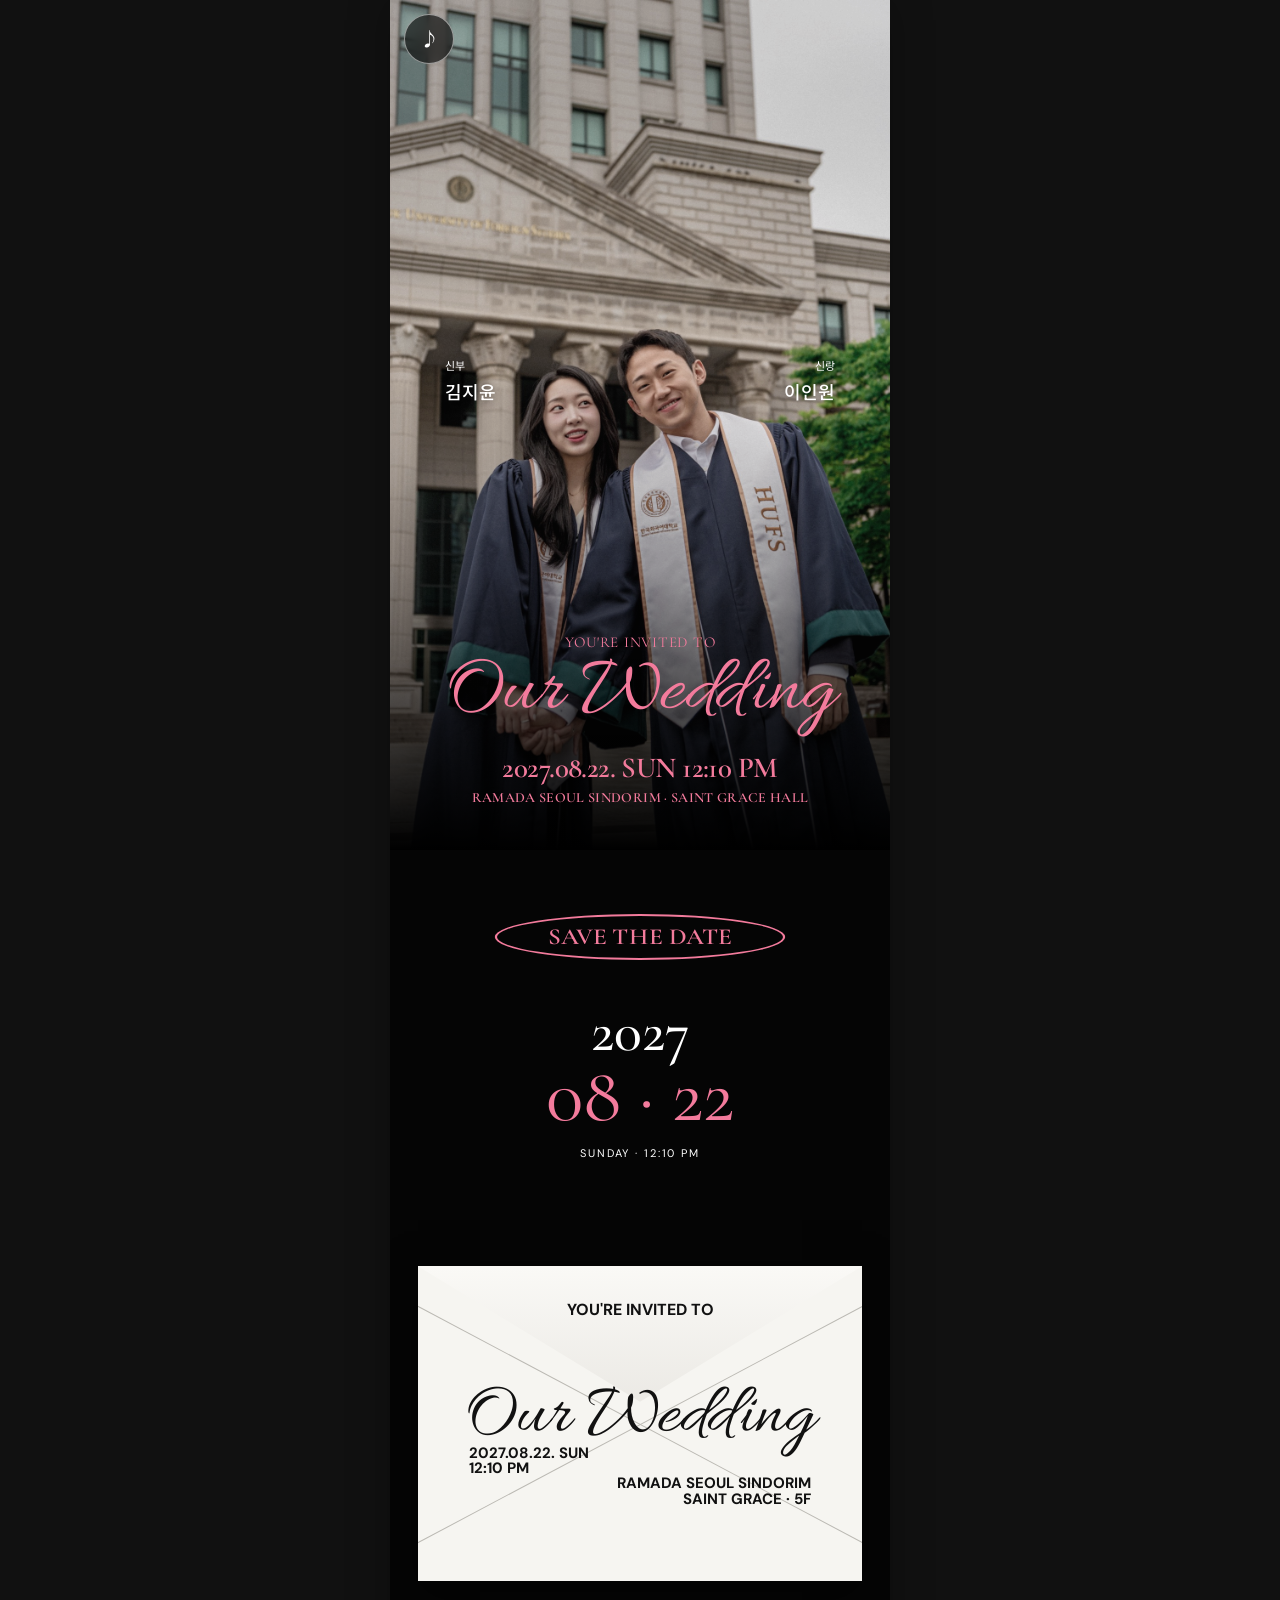
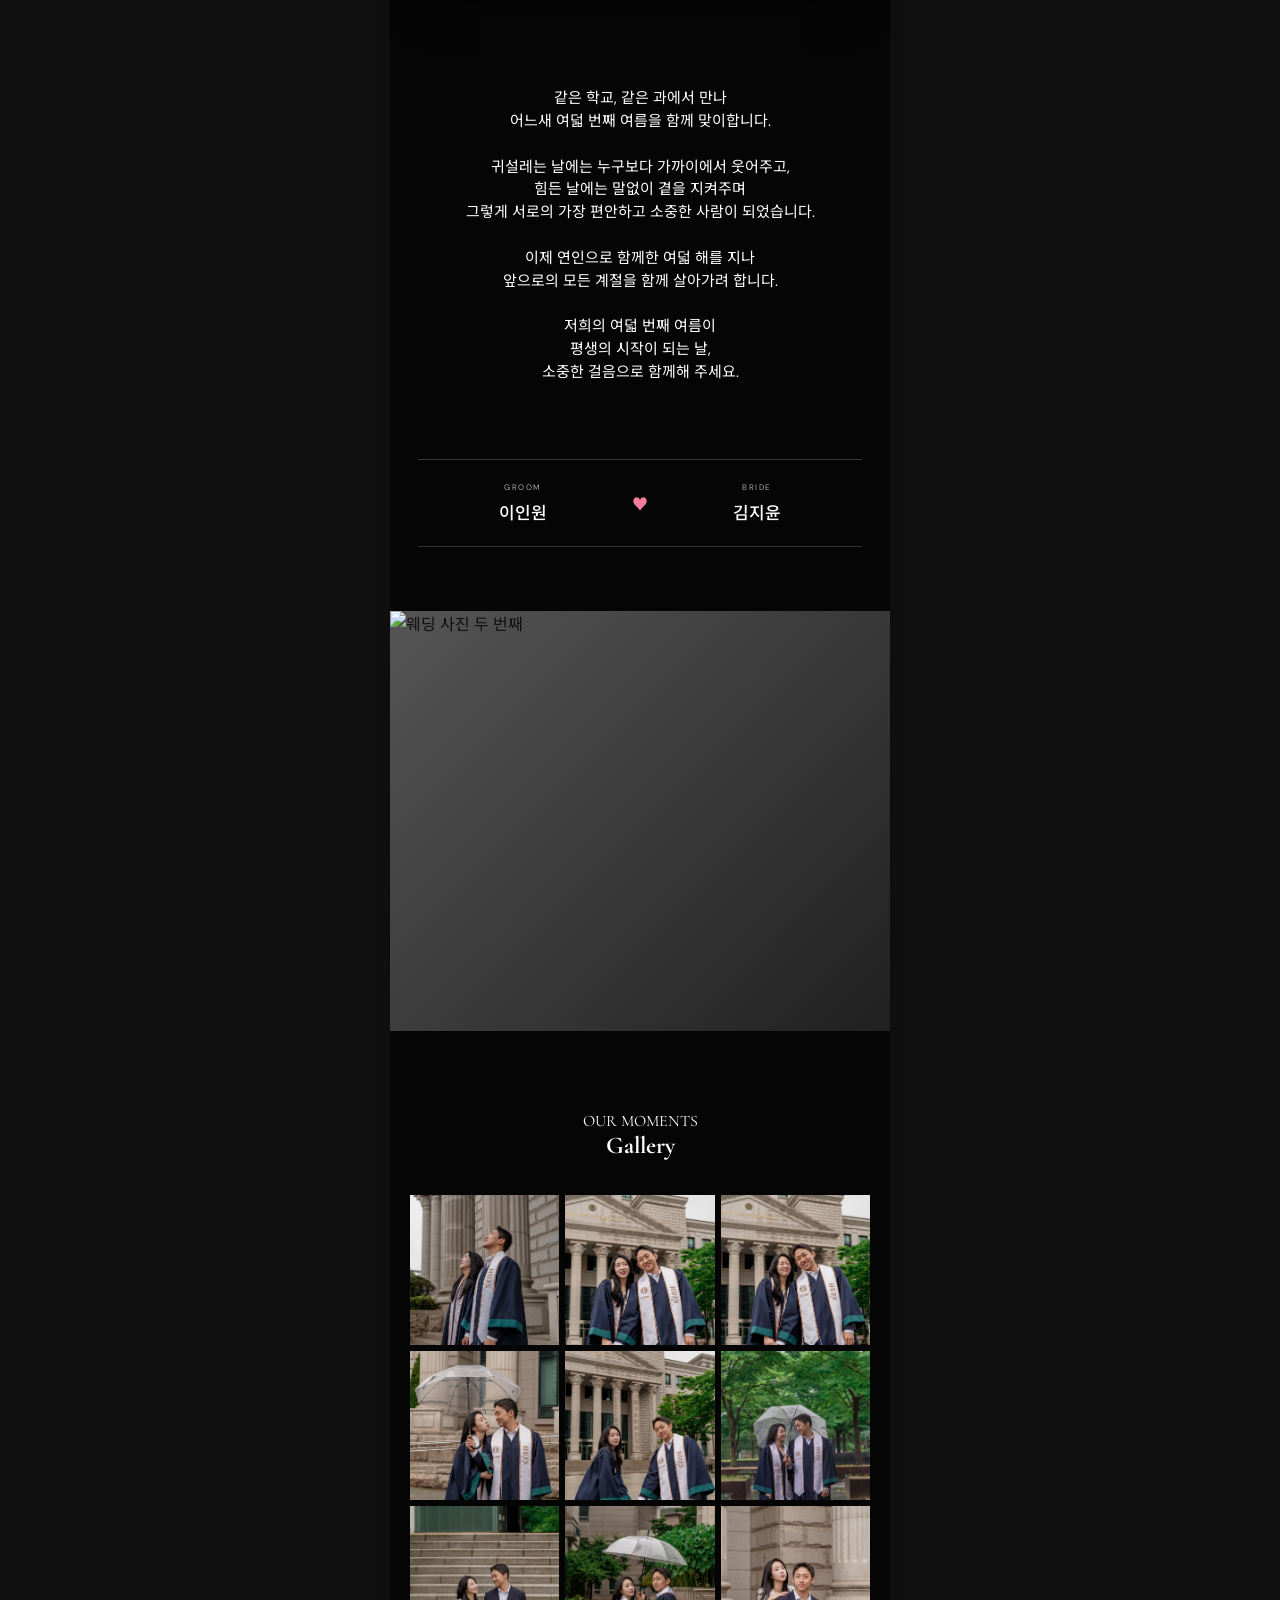
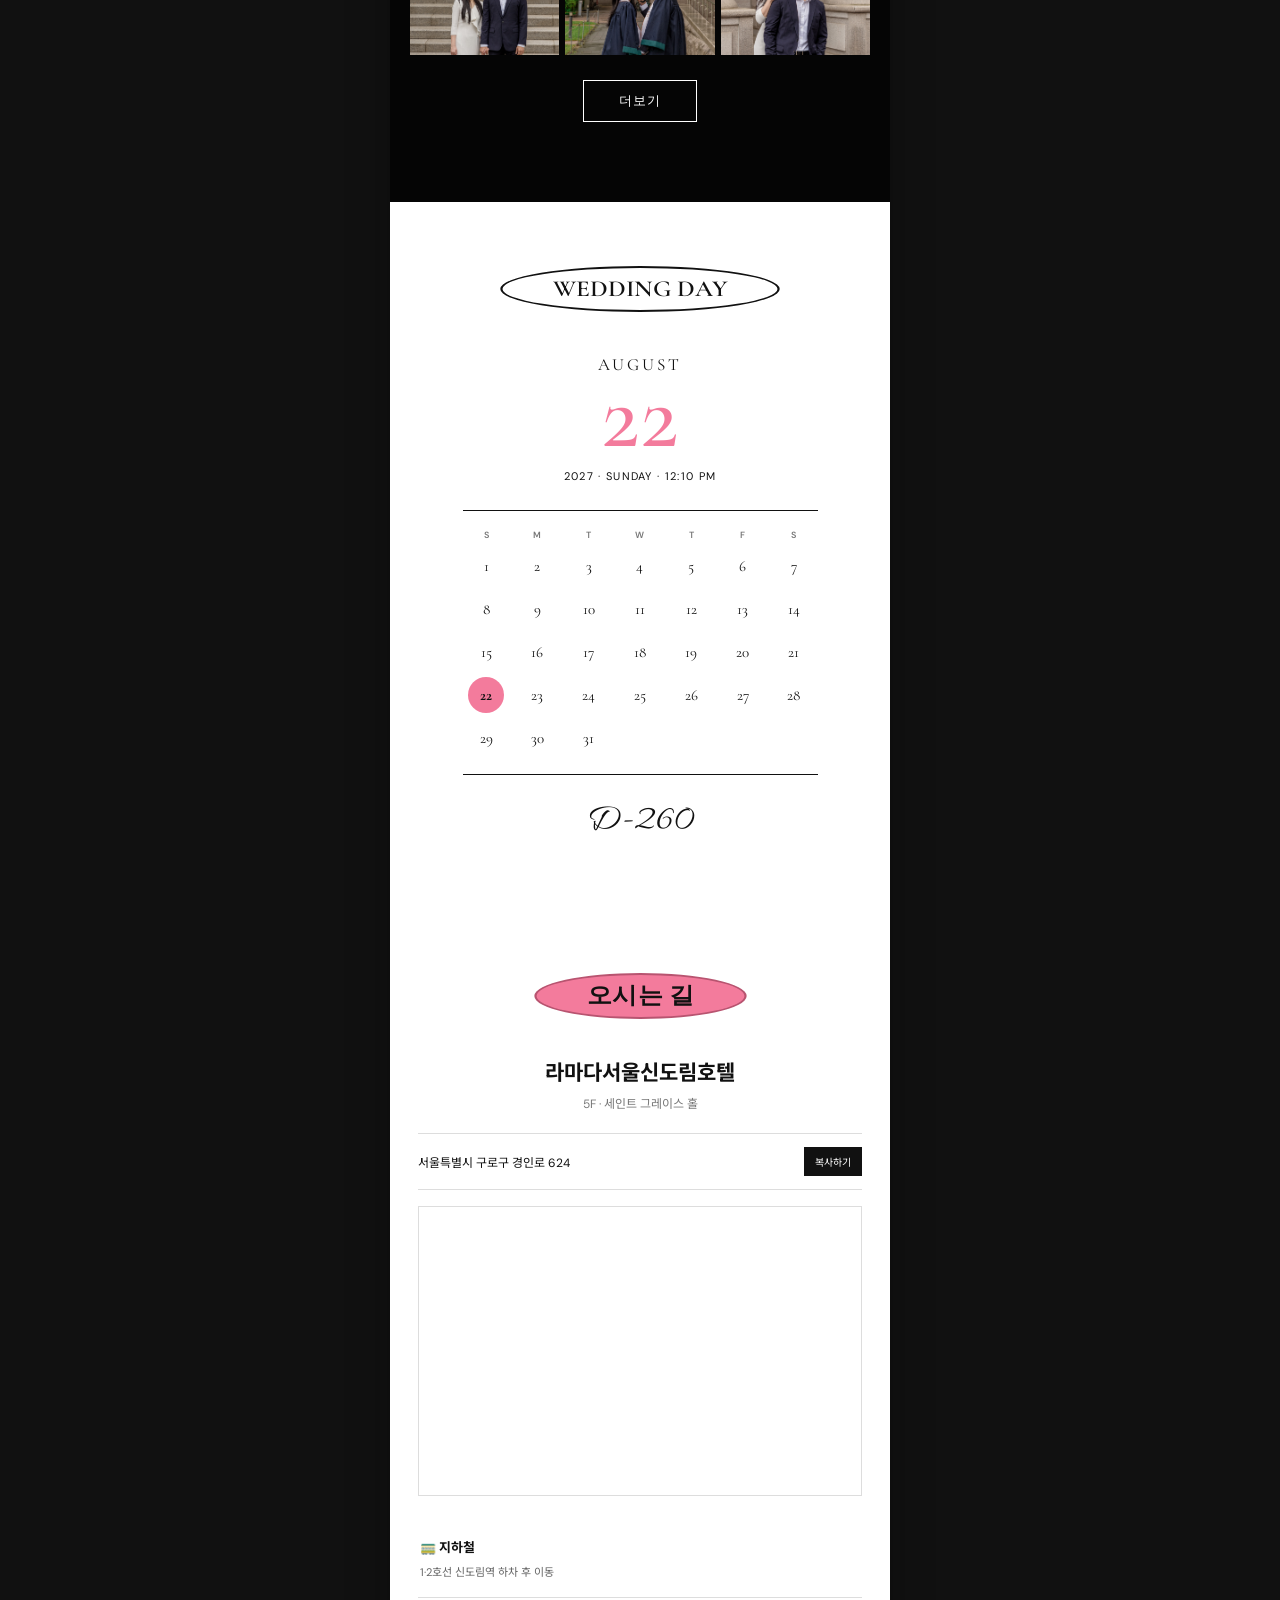
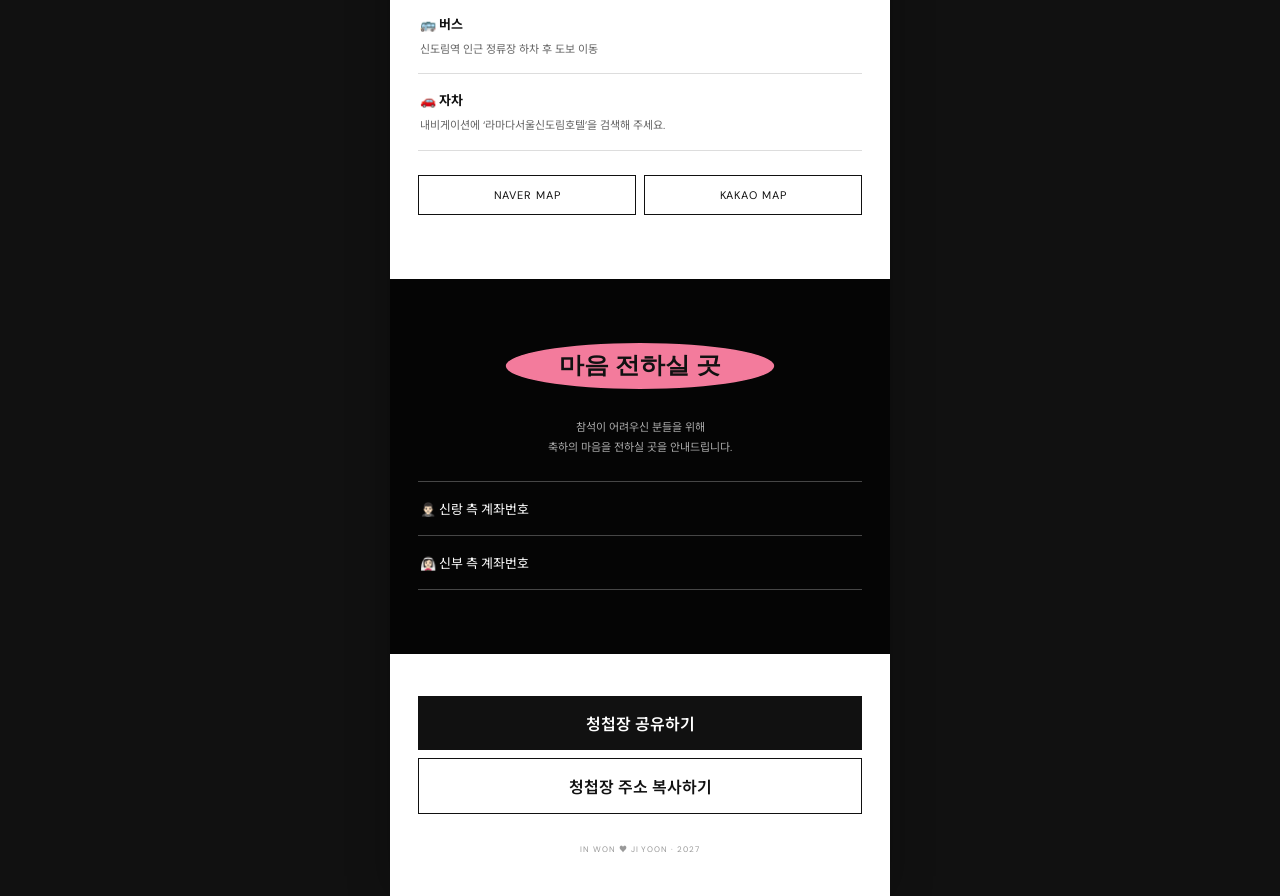
==== index.html @ f8ac6380 "Rename index2.html to index.html" ====
<!doctype html>
<html lang="ko">
<head>
  <meta charset="utf-8" />
  <meta name="viewport" content="width=device-width, initial-scale=1, viewport-fit=cover" />
  <meta name="theme-color" content="#000000" />
  <meta name="description" content="이인원 ♥ 김지윤 결혼합니다. 2027년 8월 22일 라마다서울신도림호텔 세인트 그레이스 홀" />
  <title>IN WON & JI YOON — OUR WEDDING</title>

  <link rel="preconnect" href="https://fonts.googleapis.com">
  <link rel="preconnect" href="https://fonts.gstatic.com" crossorigin>
  <link href="https://fonts.googleapis.com/css2?family=Allura&family=Cormorant+Garamond:wght@400;500;600&family=DM+Sans:wght@400;500;600&family=Nanum+Pen+Script&family=Noto+Sans+KR:wght@300;400;500;600&display=swap" rel="stylesheet">
  <link rel="stylesheet" href="style2.css" />
</head>
<body>
  <main class="invite-shell">
    <!-- music: put your file at music/bgm.mp3 -->
    <button class="music-toggle" id="musicToggle" type="button" aria-label="배경음악 재생/정지">
      <span class="music-disc">♪</span>
    </button>
    <audio id="bgm" src="music/wedding_music_첫사랑.mp3" loop preload="auto" autoplay></audio>

    <!-- 01. COVER -->
    <section class="cover section-black">
      <figure class="cover-photo photo-fallback">
        <img src="images/gallery2.jpg" alt="이인원 김지윤 웨딩 사진" />
        <div class="cover-shade"></div>
        <div class="cover-names cover-name-left"><small>신부</small><b>김지윤</b></div>
        <div class="cover-names cover-name-right"><small>신랑</small><b>이인원</b></div>
        <div class="cover-copy">
          <p class="eyebrow pink">YOU'RE INVITED TO</p>
          <h1>Our Wedding</h1>
          <p class="cover-date">2027.08.22. SUN 12:10 PM</p>
          <p class="cover-venue">RAMADA SEOUL SINDORIM · SAINT GRACE HALL</p>
        </div>
      </figure>
    </section>

    <!-- 02. SAVE THE DATE -->
    <section class="save-date section-black section-pad">
      <div class="oval-title">SAVE THE DATE</div>
      <div class="date-simple">
        <strong>2027</strong>
        <span>08 · 22</span>
        <em>SUNDAY · 12:10 PM</em>
      </div>
    </section>

    <!-- 03. ENVELOPE -->
    <section class="section-black envelope-wrap section-pad-tight">
      <article class="envelope-card">
        <div class="envelope-flap"></div>
        <p class="envelope-top">YOU'RE INVITED TO</p>
        <h2>Our Wedding</h2><br>
        <p class="envelope-date">2027.08.22. SUN<br>12:10 PM</p>
        <p class="envelope-venue">RAMADA SEOUL SINDORIM<br>SAINT GRACE · 5F</p>
      </article>
    </section>

    <!-- 04. INVITATION MESSAGE -->
    <section class="message-section section-black section-pad">
      <p class="hand-message">
        같은 학교, 같은 과에서 만나<br>
        어느새 여덟 번째 여름을 함께 맞이합니다.<br><br>
        귀설레는 날에는 누구보다 가까이에서 웃어주고,<br>
        힘든 날에는 말없이 곁을 지켜주며<br>
        그렇게 서로의 가장 편안하고 소중한 사람이 되었습니다.<br><br>
        이제 연인으로 함께한 여덟 해를 지나<br>
        앞으로의 모든 계절을 함께 살아가려 합니다.<br><br>
        저희의 여덟 번째 여름이<br>
        평생의 시작이 되는 날,<br>
        소중한 걸음으로 함께해 주세요.<br><br>
      </p>
      <div class="couple-line">
        <div><span>GROOM</span><b>이인원</b></div>
        <i>♥</i>
        <div><span>BRIDE</span><b>김지윤</b></div>
      </div>
    </section>

    <!-- 05. SECOND MAIN PHOTO -->
    <section class="full-photo photo-fallback">
      <img src="images/hero.jpg" alt="웨딩 사진 두 번째" />
    </section>
    

    <!-- 08. GALLERY -->
    <section class="gallery-section">
      <div class="section-title">
        <p>OUR MOMENTS</p>
        <h2>Gallery</h2>
      </div>
    
      <div class="gallery-grid" id="galleryGrid">
        <img src="images/gallery1.jpg" alt="gallery">
        <img src="images/gallery2.jpg" alt="gallery">
        <img src="images/gallery3.jpg" alt="gallery">
        <img src="images/gallery4.jpg" alt="gallery">
        <img src="images/gallery5.jpg" alt="gallery">
        <img src="images/gallery6.jpg" alt="gallery">
        <img src="images/gallery7.jpg" alt="gallery">
        <img src="images/gallery8.jpg" alt="gallery">
        <img src="images/gallery9.jpg" alt="gallery">
        <img src="images/gallery10.jpg" alt="gallery">
        <img src="images/gallery11.jpg" alt="gallery">
        <img src="images/gallery12.jpg" alt="gallery">
      </div>
    
      <button class="gallery-more-btn" id="galleryMoreBtn">
        더보기
      </button>
    </section>
    
    <!-- 갤러리 확대 -->
    <div class="gallery-modal" id="galleryModal">
      <button class="gallery-close" id="galleryClose">×</button>
    
      <button class="gallery-arrow gallery-prev" id="galleryPrev">
        ‹
      </button>
    
      <div class="gallery-modal-inner">
        <img id="galleryModalImage" src="" alt="">
      </div>
    
      <button class="gallery-arrow gallery-next" id="galleryNext">
        ›
      </button>
    </div>

    <!-- 09. CALENDAR -->
    <section class="calendar-section section-white section-pad">
      <div class="oval-title dark">WEDDING DAY</div>
      <div class="calendar-headline">
        <span>AUGUST</span>
        <strong>22</strong>
        <em>2027 · SUNDAY · 12:10 PM</em>
      </div>
      <div class="calendar" id="calendar"></div>
      <p class="dday" id="dday"></p>
    </section>

    <!-- 10. LOCATION -->
    <section class="location-section section-white section-pad">
      <div class="oval-title pink-dark">오시는 길</div>
      <h2>라마다서울신도림호텔</h2>
      <p class="hall">5F · 세인트 그레이스 홀</p>
      <div class="address-line">
        <span id="addressText">서울특별시 구로구 경인로 624</span>
        <button type="button" onclick="copyText(document.getElementById('addressText').innerText)">복사하기</button>
      </div>

      <div class="map-frame">
        <iframe
          title="라마다서울신도림호텔 지도"
          loading="lazy"
          referrerpolicy="no-referrer-when-downgrade"
          src="https://www.google.com/maps?q=%EC%84%9C%EC%9A%B8%ED%8A%B9%EB%B3%84%EC%8B%9C%20%EA%B5%AC%EB%A1%9C%EA%B5%AC%20%EA%B2%BD%EC%9D%B8%EB%A1%9C%20624&z=16&output=embed">
        </iframe>
      </div>

      <div class="transport">
        <article><b>🚃 지하철</b><p>1·2호선 신도림역 하차 후 이동</p></article>
        <article><b>🚌 버스</b><p>신도림역 인근 정류장 하차 후 도보 이동</p></article>
        <article><b>🚗 자차</b><p>내비게이션에 ‘라마다서울신도림호텔’을 검색해 주세요.</p></article>
      </div>

      <div class="map-links">
        <a href="https://map.naver.com/p/search/%EB%9D%BC%EB%A7%88%EB%8B%A4%EC%84%9C%EC%9A%B8%EC%8B%A0%EB%8F%84%EB%A6%BC%ED%98%B8%ED%85%94" target="_blank" rel="noopener">NAVER MAP</a>
        <a href="https://map.kakao.com/?q=%EB%9D%BC%EB%A7%88%EB%8B%A4%EC%84%9C%EC%9A%B8%EC%8B%A0%EB%8F%84%EB%A6%BC%ED%98%B8%ED%85%94" target="_blank" rel="noopener">KAKAO MAP</a>
      </div>
    </section>

    <!-- 11. ACCOUNT -->
    <section class="account-section section-black section-pad">
      <div class="oval-title filled">마음 전하실 곳</div>
      <p class="account-intro">참석이 어려우신 분들을 위해<br>축하의 마음을 전하실 곳을 안내드립니다.</p>

      <details class="account-box">
        <summary>🤵🏻‍♂️ 신랑 측 계좌번호</summary>
        <div class="account-row">
          <span>신랑 이인원</span>
          <b>은행명 000-0000-0000</b>
          <button type="button" onclick="copyAccount('000-0000-0000')">복사하기</button>
        </div>
      </details>

      <details class="account-box">
        <summary>👰🏻‍♀️ 신부 측 계좌번호</summary>
        <div class="account-row">
          <span>신부 김지윤</span>
          <b>은행명 000-0000-0000</b>
          <button type="button" onclick="copyAccount('000-0000-0000')">복사하기</button>
        </div>
      </details>
    </section>

    <!-- 12. SHARE -->
    <section class="share-section section-white section-pad-tight">
      <button class="share-primary" id="shareButton" type="button">청첩장 공유하기</button>
      <button class="share-secondary" type="button" onclick="copyText(location.href)">청첩장 주소 복사하기</button>
      <p class="copyright">IN WON ♥ JI YOON · 2027</p>
    </section>
  </main>

  <!-- GALLERY MODAL -->
  <div class="gallery-modal" id="galleryModal" hidden>
    <button class="modal-close" id="galleryClose" type="button" aria-label="닫기">×</button>
    <button class="modal-arrow prev" id="galleryPrev" type="button" aria-label="이전">‹</button>
    <figure><img id="galleryModalImage" src="" alt="갤러리 큰 이미지" /></figure>
    <button class="modal-arrow next" id="galleryNext" type="button" aria-label="다음">›</button>
    <span class="modal-count" id="galleryCount"></span>
  </div>

  <script src="script2.js"></script>
</body>
</html>
---- style2.css ----
:root {
  --black: #050505;
  --pink: #f37b9c;
  --pink-soft: #f5a7b7;
  --white: #f7f6f2;
  --ink: #111;
  --muted: #6f6a67;
  --sans: "DM Sans", "Noto Sans KR", sans-serif;
  --serif: "Cormorant Garamond", Georgia, serif;
  --script: "Allura", "Snell Roundhand", cursive;
  --hand: "Nanum Pen Script", "Noto Sans KR", cursive;
}

* {
  box-sizing: border-box
}

html {
  background: #111;
  scroll-behavior: smooth
}

body {
  margin: 0;
  background: #111;
  font-family: var(--sans);
  color: var(--ink);
  -webkit-font-smoothing: antialiased
}

button,
a {
  font: inherit
}

button {
  cursor: pointer
}

img {
  display: block;
  width: 100%;
  height: 100%;
  object-fit: cover
}

p,
h1,
h2,
h3,
figure {
  margin: 0
}

.invite-shell {
  width: min(100%, 500px);
  margin: 0 auto;
  background: var(--black);
  overflow: hidden;
  box-shadow: 0 0 40px #0004;
  position: relative
}

.section-black {
  background: var(--black);
  color: #fff
}

.section-pink {
  background: var(--pink-soft);
  color: #111
}

.section-white {
  background: #fff;
  color: #111
}

.section-pad {
  padding: 64px 28px
}

.section-pad-tight {
  padding: 42px 28px
}

.pink {
  color: var(--pink)
}

.photo-fallback {
  background: linear-gradient(135deg, #555, #202020)
}

.music-toggle {
  position: fixed;
  z-index: 90;
  top: 14px;
  left: max(14px, calc(50vw - 236px));
  width: 50px;
  height: 50px;
  border: 1px solid #ffffff80;
  border-radius: 50%;
  background: #0009;
  color: #fff;
  display: grid;
  place-items: center;
  backdrop-filter: blur(8px)
}

.music-disc {
  font-size: 19px;
  line-height: 1
}

.music-label {
  font-size: 6px;
  letter-spacing: .18em;
  margin-top: -8px
}

.music-toggle.playing .music-disc {
  animation: spin 4s linear infinite
}

@keyframes spin {
  to {
    transform: rotate(360deg)
  }
}

.cover {
  padding: 0
}

.cover-photo {
  position: relative;
  height: min(100svh, 850px);
  min-height: 710px;
  overflow: hidden
}

.cover-photo img {
  filter: saturate(.78) contrast(.96)
}

.cover-shade {
  position: absolute;
  inset: 0;
  background: linear-gradient(to bottom, #0002 10%, #0000 42%, #0004 67%, #000 100%)
}

.cover-names {
  position: absolute;
  top: 42%;
  color: #fff;
  text-shadow: 0 1px 12px #0008
}

.cover-names small {
  display: block;
  font-size: 11px;
  font-weight: 400;
  margin-bottom: 5px
}

.cover-names b {
  font-size: 18px;
  font-weight: 500
}

.cover-name-left {
  left: 11%
}

.cover-name-right {
  right: 11%;
  text-align: right
}

.cover-copy {
  position: absolute;
  left: 0;
  right: 0;
  bottom: 44px;
  text-align: center;
  color: var(--pink);
  padding: 0 18px
}

.eyebrow {
  font-family: var(--serif);
  font-size: 15px;
  letter-spacing: .05em
}

.cover-copy h1 {
  font-family: var(--script);
  font-size: 80px;
  font-weight: 400;
  line-height: .78;
  margin: 11px 0 26px
}

.cover-date {
  font-family: var(--serif);
  font-size: 29px;
  font-weight: 600;
  letter-spacing: -.02em
}

.cover-venue {
  font-family: var(--serif);
  font-size: 14px;
  font-weight: 600;
  letter-spacing: .025em;
  margin-top: 4px
}

.oval-title {
  display: table;
  margin: 0 auto;
  border: 2px solid var(--pink);
  border-radius: 50%;
  padding: 10px 46px 9px;
  color: var(--pink);
  font-family: var(--serif);
  font-size: 23px;
  font-weight: 600;
  line-height: 1;
  transform: scaleX(1.1)
}

.oval-title.filled {
  background: var(--pink);
  color: #111
}

.oval-title.dark {
  border-color: #111;
  color: #111
}

.oval-title.pink-dark {
  background: var(--pink);
  color: #111;
  border-color: #b85470
}

.date-simple {
  text-align: center;
  margin-top: 46px
}

.date-simple strong {
  display: block;
  font-family: var(--serif);
  font-size: 58px;
  line-height: .9;
  font-weight: 500
}

.date-simple span {
  display: block;
  color: var(--pink);
  font-family: var(--serif);
  font-size: 78px;
  line-height: .95
}

.date-simple em {
  display: block;
  font-style: normal;
  font-size: 11px;
  letter-spacing: .17em;
  margin-top: 14px
}

.envelope-card {
  position: relative;
  background: #f6f5f1;
  color: #111;
  min-height: 315px;
  padding: 33px 26px 26px;
  overflow: hidden;
  box-shadow: 0 14px 40px #0008
}

.envelope-card:before,
.envelope-card:after {
  content: "";
  position: absolute;
  left: -12%;
  right: -12%;
  height: 1px;
  background: #bcbab4;
  top: 50%;
  transform-origin: center
}

.envelope-card:before {
  transform: rotate(28deg)
}

.envelope-card:after {
  transform: rotate(-28deg)
}

.envelope-flap {
  position: absolute;
  left: 0;
  right: 0;
  top: 0;
  height: 50%;
  clip-path: polygon(0 0, 100% 0, 50% 86%);
  background: linear-gradient(#faf9f6, #e9e7e2);
  border-bottom: 1px solid #c6c3bd
}

.envelope-card>*:not(.envelope-flap) {
  position: relative;
  z-index: 2
}

.envelope-top {
  text-align: center;
  font-weight: 700;
  font-size: 16px
}

.envelope-card h2 {
  text-align: center;
  font-family: var(--script);
  font-size: 72px;
  font-weight: 400;
  line-height: .8;
  margin-top: 69px
}

.envelope-date {
  position: absolute;
  left: 25px;
  bottom: 22px;
  font-size: 15px;
  font-weight: 700;
  line-height: 1
}

.envelope-venue {
  position: absolute;
  right: 25px;
  bottom: 22px;
  text-align: right;
  font-size: 15px;
  font-weight: 700;
  line-height: 1.05
}

.message-section {
  text-align: center
}

.hand-message {
  font-style: normal;
  font-size: 15px;
  line-height: 1.52;
  color: #fff;
}

.couple-line {
  display: grid;
  grid-template-columns: 1fr 24px 1fr;
  align-items: center;
  margin-top: 53px;
  border-top: 1px solid #ffffff2f;
  border-bottom: 1px solid #ffffff2f;
  padding: 22px 0
}

.couple-line span {
  display: block;
  color: #aaa;
  font-size: 8px;
  letter-spacing: .2em
}

.couple-line b {
  font-size: 17px;
  font-weight: 500;
  margin-top: 7px;
  display: block
}

.couple-line i {
  font-style: normal;
  color: var(--pink)
}

.full-photo {
  height: 420px;
  overflow: hidden
}

.family-section {
  display: grid;
  gap: 82px
}

.family-card {
  text-align: center
}

.family-title {
  font-size: 20px;
  font-weight: 600;
  margin-bottom: 12px
}

.family-photo {
  position: relative;
  width: 88%;
  margin: 0 auto;
  aspect-ratio: 1/1.13;
  overflow: visible
}

.family-photo img {
  filter: saturate(.78)
}

.family-photo figcaption {
  position: absolute;
  left: 10px;
  top: 13px;
  background: #111;
  color: #fff;
  padding: 4px 8px;
  font-size: 12px
}

.family-note {
  font-family: var(--hand);
  font-size: 28px;
  line-height: 1.3;
  text-align: left;
  margin: 27px 7% 0;
  background: #fff;
  padding: 10px 14px;
  transform: rotate(-1.2deg);
  box-shadow: 8px 8px 0 #ffffff55
}

.love-letter {
  position: relative;
  height: 650px;
  overflow: hidden;
  background: #d4e4ef
}

.love-letter img {
  filter: saturate(.82) contrast(.95)
}

.love-letter:after {
  content: "";
  position: absolute;
  inset: 0;
  background: linear-gradient(to bottom, #fff0 36%, #fff1 65%, #fff4 100%)
}

.letter-overlay {
  position: absolute;
  z-index: 2;
  left: 11%;
  right: 8%;
  top: 80px;
  color: #0c0c0c;
  font-family: var(--hand);
  font-size: 34px;
  line-height: 1.2;
  transform: rotate(-3deg);
  text-shadow: 0 1px 0 #ffffff9e
}

/* ========================================
   GALLERY
======================================== */

.gallery-section {
  font-family: var(--serif);
  padding: 80px 20px;
  background: var(--black);
  color: #fff;
  text-align: center;
}


.gallery-grid {
  width: 100%;
  max-width: 520px;
  margin: 35px auto 0;

  display: grid;
  grid-template-columns: repeat(3, 1fr);
  gap: 6px;
}

.gallery-grid img {
  width: 100%;
  aspect-ratio: 1 / 1;
  object-fit: cover;

  display: block;
  cursor: pointer;
}

/* 처음에는 9장까지만 */
.gallery-grid img:nth-child(n + 10) {
  display: none;
}

/* 더보기 눌렀을 때 전체 표시 */
.gallery-grid.show-all img {
  display: block;
}


/* 더보기 버튼 */

.gallery-more-btn {
  display: block;
  margin: 25px auto 0;

  background: transparent;
  border: 1px solid #fff;
  color: #fff;

  padding: 11px 35px;

  font-size: 13px;
  letter-spacing: 1px;

  cursor: pointer;
}


/* ========================================
   GALLERY MODAL
======================================== */

.gallery-modal {
  position: fixed;
  inset: 0;

  background: rgba(0, 0, 0, 0.94);

  z-index: 9999;

  display: none;
  align-items: center;
  justify-content: center;
}

.gallery-modal.active {
  display: flex;
}

.gallery-modal-inner {
  width: 100%;
  height: 100%;

  display: flex;
  align-items: center;
  justify-content: center;

  padding: 60px 45px;
}

.gallery-modal-inner img {
  max-width: 100%;
  max-height: 90vh;

  object-fit: contain;

  user-select: none;
  -webkit-user-drag: none;
}


/* 닫기 */

.gallery-close {
  position: absolute;

  top: 20px;
  right: 22px;

  z-index: 10;

  border: none;
  background: none;

  color: white;

  font-size: 38px;
  font-weight: 200;

  cursor: pointer;
}


/* 좌우 버튼 */

.gallery-arrow {
  position: absolute;

  top: 50%;
  transform: translateY(-50%);

  z-index: 10;

  border: none;
  background: none;

  color: white;

  font-size: 55px;
  font-weight: 200;

  cursor: pointer;

  padding: 20px;
}

.gallery-prev {
  left: 5px;
}

.gallery-next {
  right: 5px;
}


/* 모바일 */

@media (max-width: 600px) {

  .gallery-section {
    padding-left: 15px;
    padding-right: 15px;
  }

  .gallery-grid {
    gap: 4px;
  }

  .gallery-modal-inner {
    padding: 55px 30px;
  }

  .gallery-arrow {
    font-size: 42px;
    padding: 10px;
  }

}

.more-button {
  margin-top: 26px;
  border: 1px solid #fff;
  background: transparent;
  color: #fff;
  padding: 12px 46px;
  border-radius: 999px;
  font-size: 12px
}

.calendar-section {
  text-align: center
}

.calendar-headline {
  margin: 42px 0 27px
}

.calendar-headline span {
  display: block;
  font-family: var(--serif);
  font-size: 17px;
  letter-spacing: .18em
}

.calendar-headline strong {
  display: block;
  color: var(--pink);
  font-family: var(--serif);
  font-size: 96px;
  line-height: .85;
  font-weight: 500
}

.calendar-headline em {
  display: block;
  font-style: normal;
  font-size: 11px;
  letter-spacing: .12em;
  margin-top: 12px
}

.calendar {
  display: grid;
  grid-template-columns: repeat(7, 1fr);
  gap: 7px 4px;
  max-width: 355px;
  margin: 0 auto;
  border-top: 1px solid #111;
  border-bottom: 1px solid #111;
  padding: 18px 0
}

.cal-head {
  font-size: 9px;
  font-weight: 600;
  color: #777
}

.cal-day {
  height: 36px;
  display: grid;
  place-items: center;
  font-family: var(--serif);
  font-size: 15px
}

.cal-day.empty {
  visibility: hidden
}

.cal-day.selected {
  width: 36px;
  justify-self: center;
  background: var(--pink);
  border-radius: 50%;
  font-weight: 700
}

.dday {
  font-family: var(--script);
  font-size: 37px;
  color: #111;
  margin-top: 23px
}

.location-section {
  text-align: center
}

.location-section h2 {
  font-size: 21px;
  margin-top: 37px
}

.hall {
  font-size: 12px;
  color: #777;
  margin-top: 7px
}

.address-line {
  display: flex;
  align-items: center;
  gap: 9px;
  margin: 21px 0 16px;
  text-align: left;
  border-top: 1px solid #ddd;
  border-bottom: 1px solid #ddd;
  padding: 13px 0;
  font-size: 12px
}

.address-line span {
  flex: 1
}

.address-line button {
  border: 0;
  background: #111;
  color: #fff;
  padding: 7px 11px;
  font-size: 10px
}

.map-frame {
  width: 100%;
  height: 290px;
  border: 1px solid #ddd;
  overflow: hidden
}

.map-frame iframe {
  border: 0;
  width: 100%;
  height: 100%
}

.transport {
  text-align: left;
  margin-top: 25px
}

.transport article {
  padding: 15px 2px;
  border-bottom: 1px solid #ddd
}

.transport b {
  font-size: 13px
}

.transport p {
  font-size: 11px;
  color: #666;
  line-height: 1.7;
  margin-top: 6px
}

.map-links {
  display: grid;
  grid-template-columns: 1fr 1fr;
  gap: 8px;
  margin-top: 24px
}

.map-links a {
  text-decoration: none;
  color: #111;
  border: 1px solid #111;
  padding: 12px 5px;
  font-size: 11px;
  letter-spacing: .08em
}

.account-section {
  text-align: center
}

.account-intro {
  font-size: 11px;
  line-height: 1.8;
  color: #aaa;
  margin: 29px 0 23px
}

.account-box {
  border-top: 1px solid #ffffff42
}

.account-box:last-of-type {
  border-bottom: 1px solid #ffffff42
}

.account-box summary {
  list-style: none;
  text-align: left;
  padding: 17px 2px;
  font-size: 13px;
  cursor: pointer
}

.account-box summary::-webkit-details-marker {
  display: none
}

.account-row {
  display: grid;
  grid-template-columns: 1fr auto;
  gap: 6px 10px;
  text-align: left;
  padding: 0 2px 17px
}

.account-row span {
  font-size: 11px;
  color: #aaa
}

.account-row b {
  grid-column: 1/2;
  font-family: var(--serif);
  font-size: 15px
}

.account-row button {
  grid-column: 2;
  grid-row: 1/3;
  border: 1px solid #fff;
  background: transparent;
  color: #fff;
  padding: 8px 10px;
  font-size: 9px
}

.share-section {
  text-align: center
}

.share-primary,
.share-secondary {
  width: 100%;
  border: 0;
  padding: 15px 10px;
  font-weight: 600
}

.share-primary {
  background: #111;
  color: #fff
}

.share-secondary {
  background: #fff;
  border: 1px solid #111;
  color: #111;
  margin-top: 8px
}

.copyright {
  font-size: 8px;
  letter-spacing: .12em;
  color: #999;
  margin-top: 29px
}

.gallery-item {
  width: 100%;
  aspect-ratio: 1 / 1;

  padding: 0;
  margin: 0;

  border: 0;
  background: none;

  overflow: hidden;
  cursor: pointer;
}

.gallery-item img {
  width: 100%;
  height: 100%;

  object-fit: cover;
  display: block;
}

@media (max-width:420px) {
  .cover-photo {
    min-height: 680px
  }

  .cover-copy h1 {
    font-size: 70px
  }

  .cover-date {
    font-size: 25px
  }

  .family-note {
    font-size: 25px
  }

  .letter-overlay {
    font-size: 31px
  }

  .oval-title {
    font-size: 20px;
    padding-left: 38px;
    padding-right: 38px
  }

  .section-pad {
    padding-left: 22px;
    padding-right: 22px
  }

  .envelope-card h2 {
    font-size: 62px
  }
}
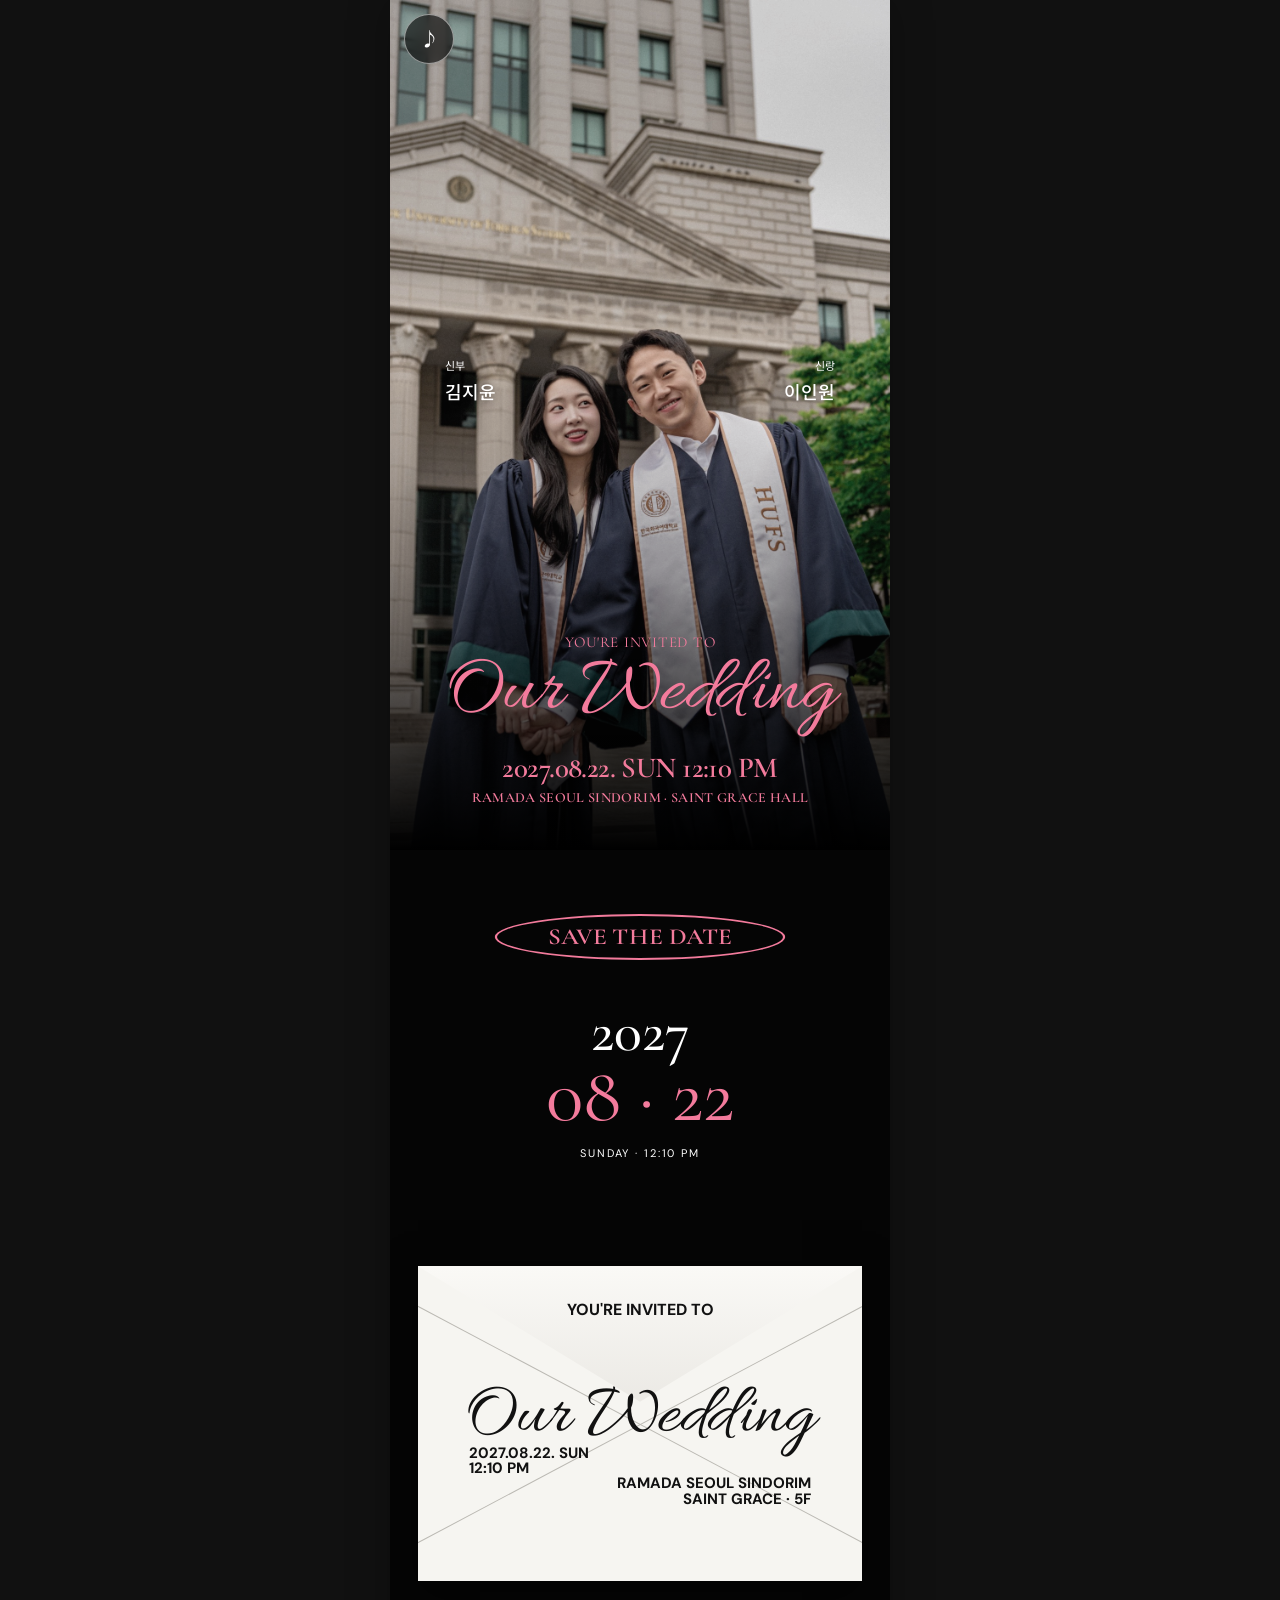
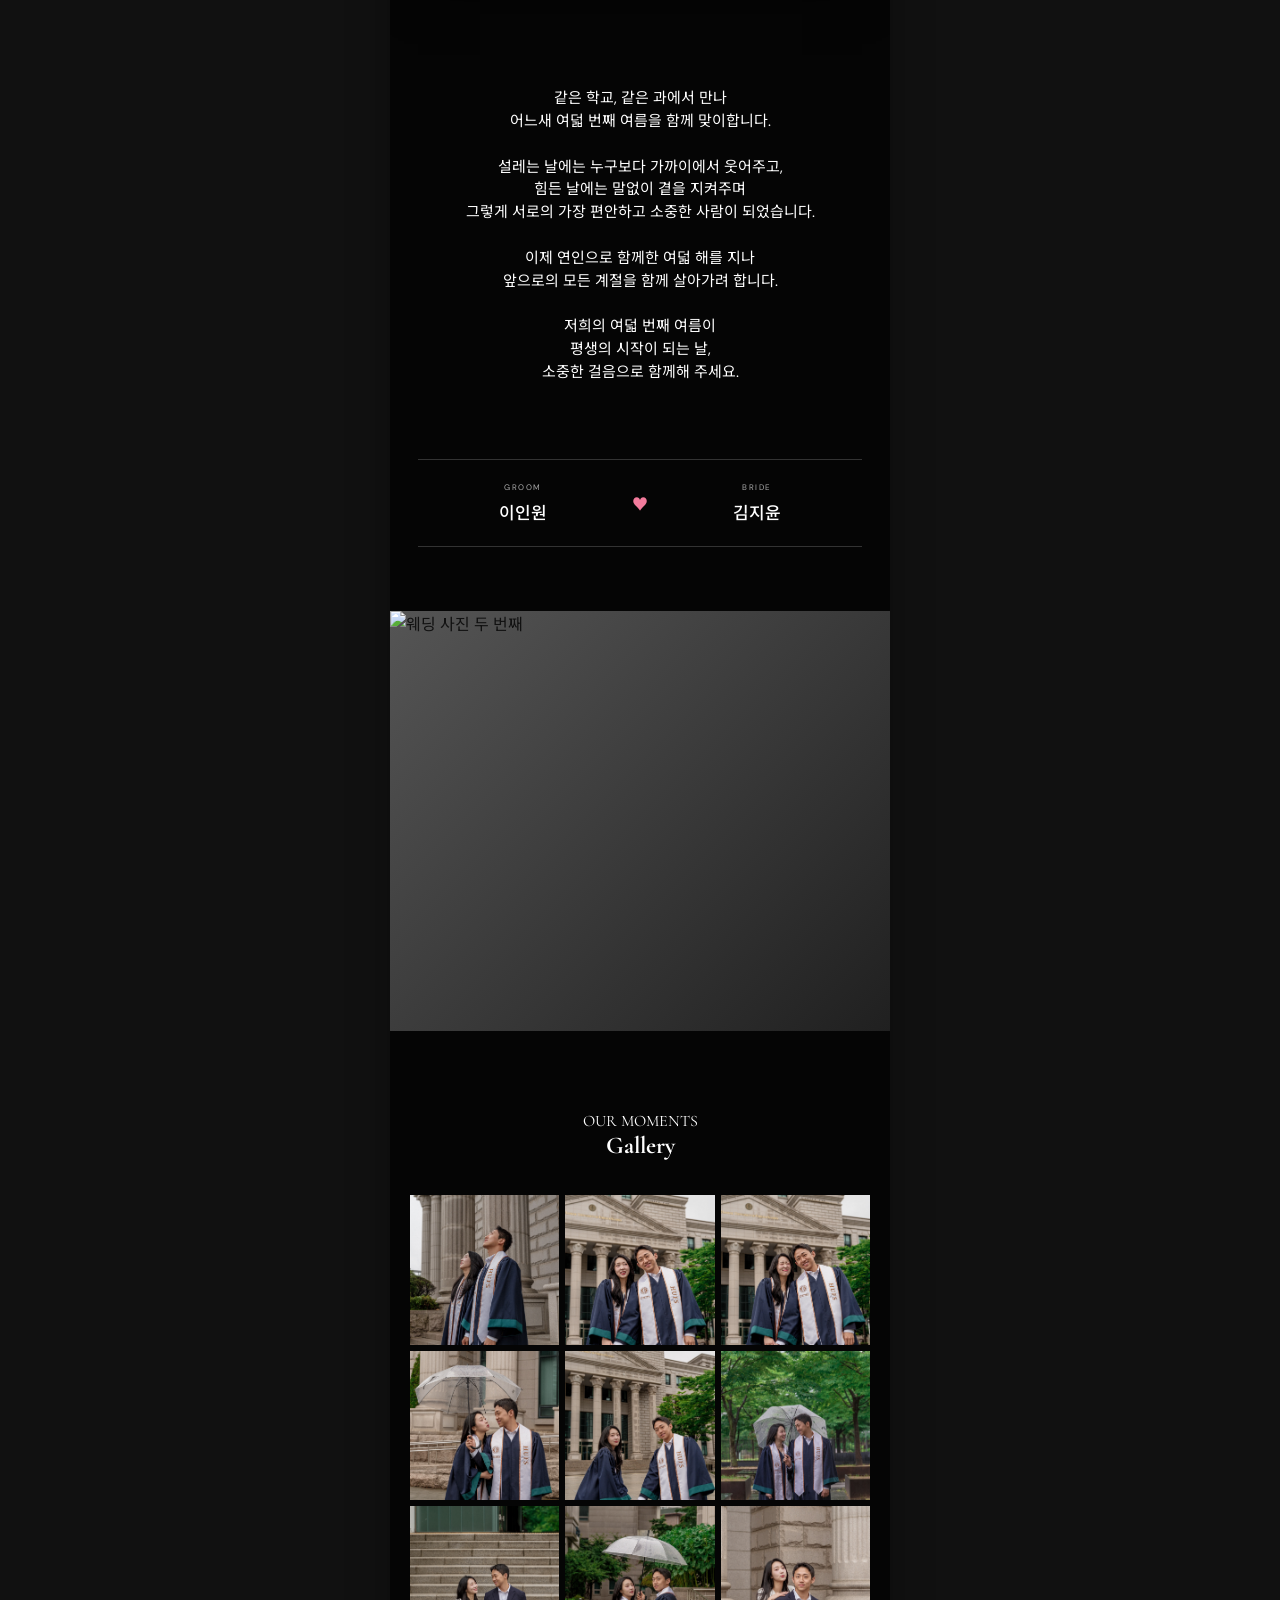
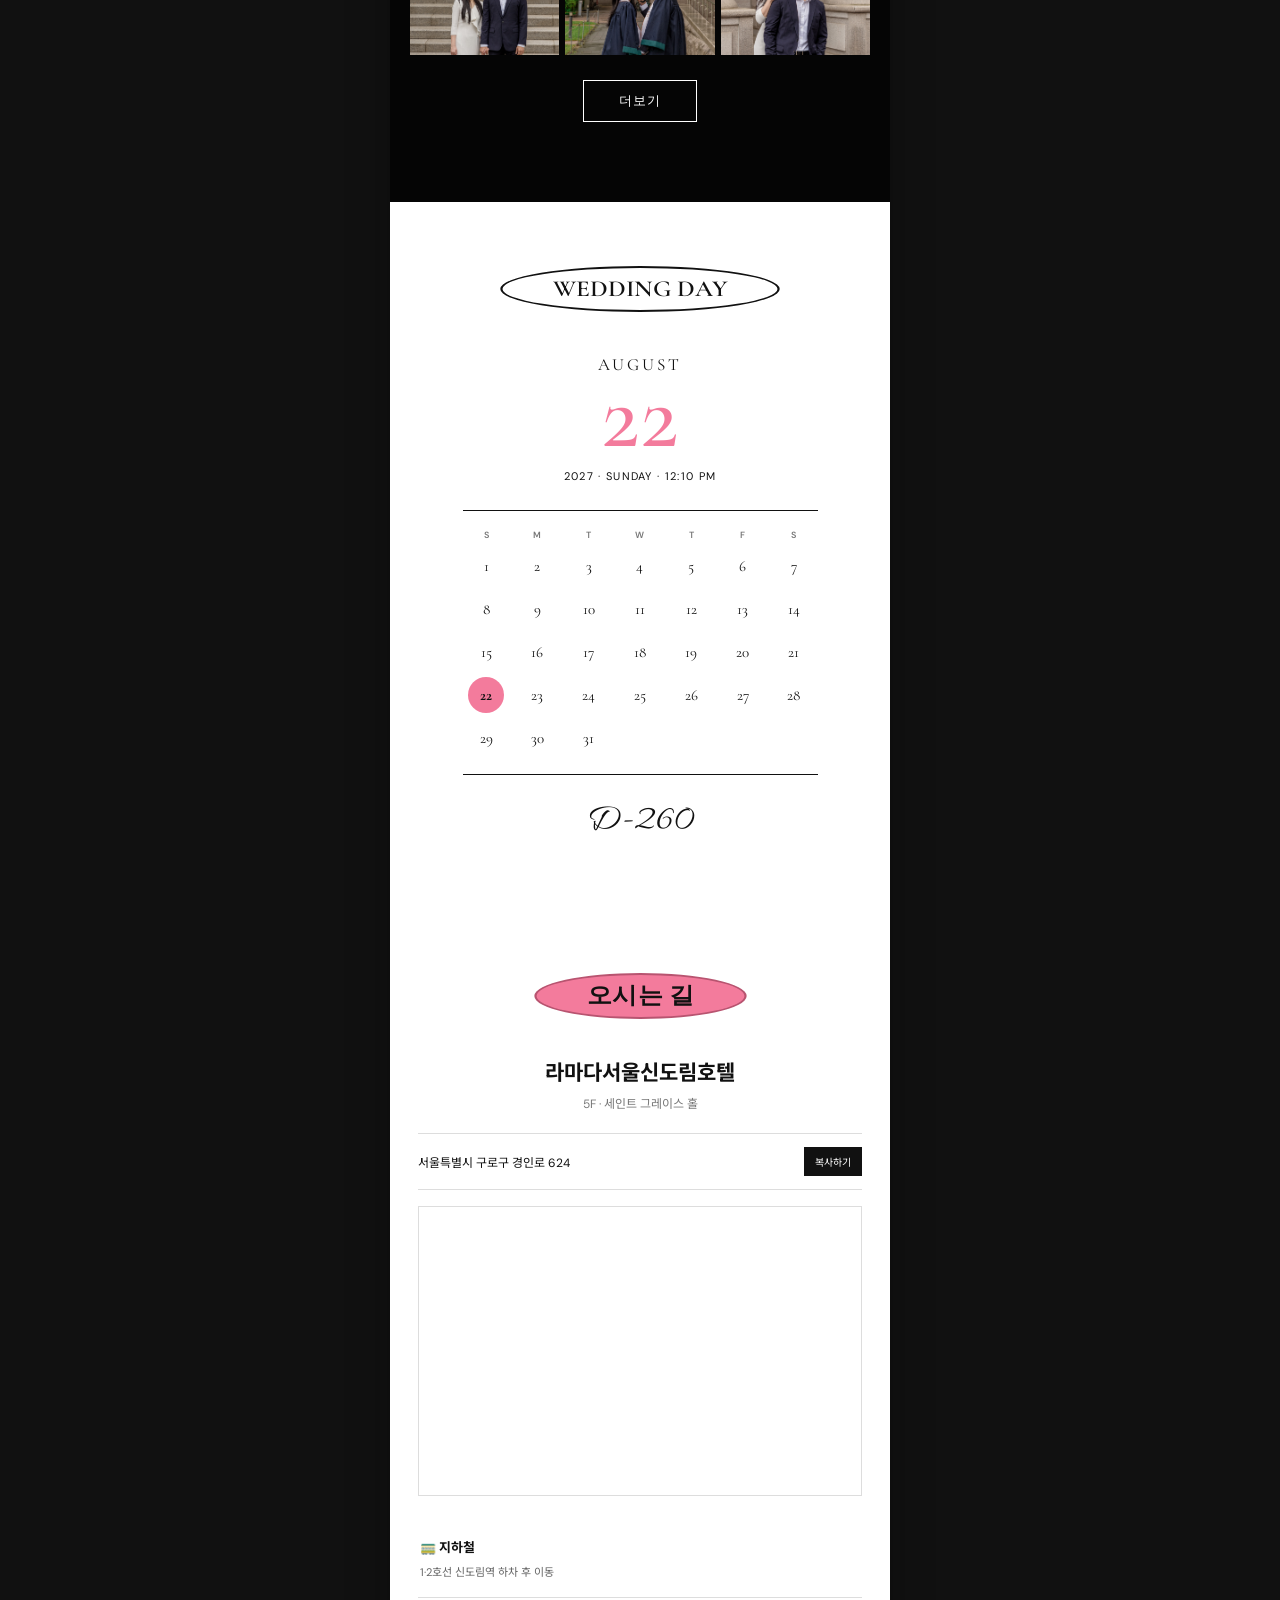
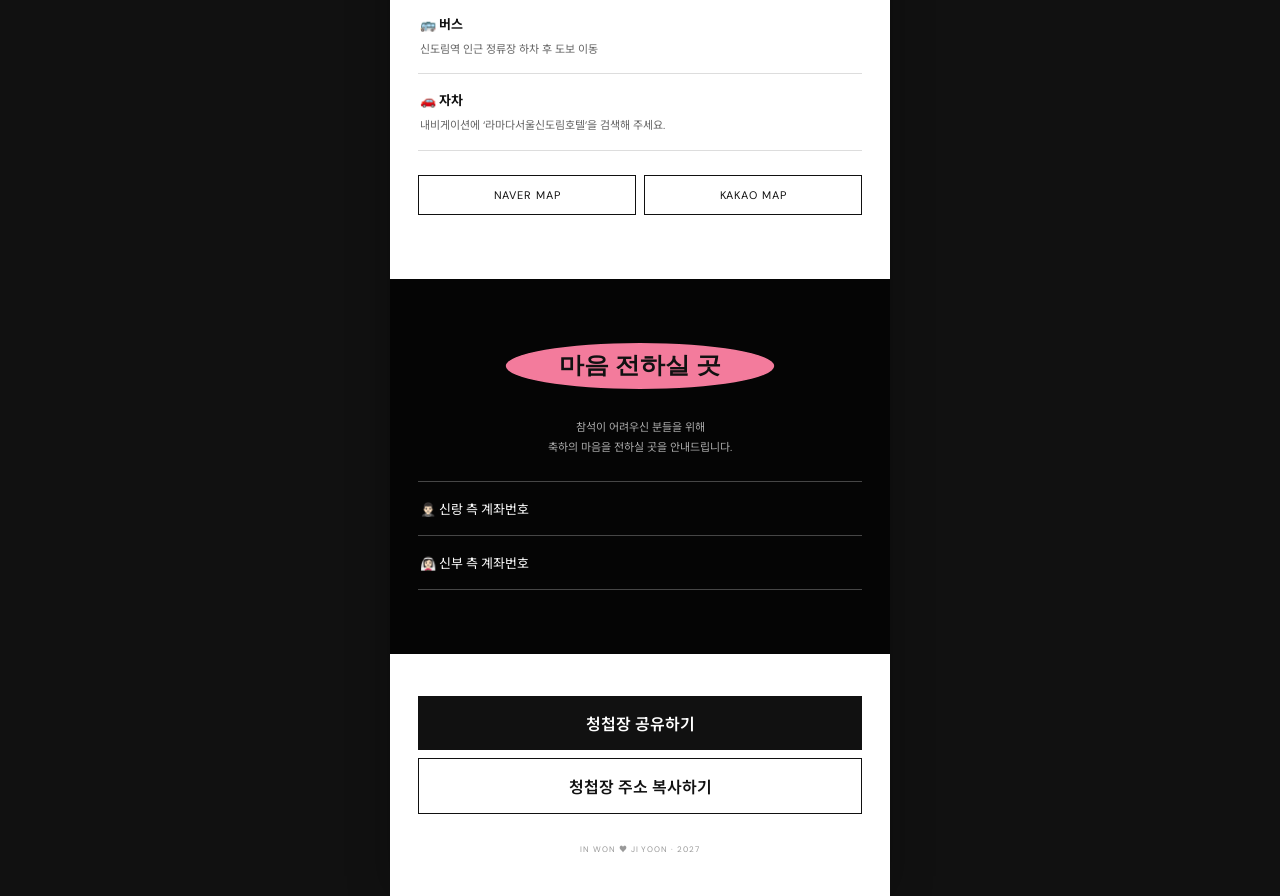
==== commit 850e57c2: "Update index.html" ====
--- a/index.html
+++ b/index.html
@@ -10,7 +10,7 @@
   <link rel="preconnect" href="https://fonts.googleapis.com">
   <link rel="preconnect" href="https://fonts.gstatic.com" crossorigin>
   <link href="https://fonts.googleapis.com/css2?family=Allura&family=Cormorant+Garamond:wght@400;500;600&family=DM+Sans:wght@400;500;600&family=Nanum+Pen+Script&family=Noto+Sans+KR:wght@300;400;500;600&display=swap" rel="stylesheet">
-  <link rel="stylesheet" href="style2.css" />
+  <link rel="stylesheet" href="style.css" />
 </head>
 <body>
   <main class="invite-shell">
@@ -62,7 +62,7 @@
       <p class="hand-message">
         같은 학교, 같은 과에서 만나<br>
         어느새 여덟 번째 여름을 함께 맞이합니다.<br><br>
-        귀설레는 날에는 누구보다 가까이에서 웃어주고,<br>
+        설레는 날에는 누구보다 가까이에서 웃어주고,<br>
         힘든 날에는 말없이 곁을 지켜주며<br>
         그렇게 서로의 가장 편안하고 소중한 사람이 되었습니다.<br><br>
         이제 연인으로 함께한 여덟 해를 지나<br>
@@ -212,6 +212,6 @@
     <span class="modal-count" id="galleryCount"></span>
   </div>
 
-  <script src="script2.js"></script>
+  <script src="script.js"></script>
 </body>
 </html>
--- a/style.css
+++ b/style.css
@@ -0,0 +1,991 @@
+:root {
+  --black: #050505;
+  --pink: #f37b9c;
+  --pink-soft: #f5a7b7;
+  --white: #f7f6f2;
+  --ink: #111;
+  --muted: #6f6a67;
+  --sans: "DM Sans", "Noto Sans KR", sans-serif;
+  --serif: "Cormorant Garamond", Georgia, serif;
+  --script: "Allura", "Snell Roundhand", cursive;
+  --hand: "Nanum Pen Script", "Noto Sans KR", cursive;
+}
+
+* {
+  box-sizing: border-box
+}
+
+html {
+  background: #111;
+  scroll-behavior: smooth
+}
+
+body {
+  margin: 0;
+  background: #111;
+  font-family: var(--sans);
+  color: var(--ink);
+  -webkit-font-smoothing: antialiased
+}
+
+button,
+a {
+  font: inherit
+}
+
+button {
+  cursor: pointer
+}
+
+img {
+  display: block;
+  width: 100%;
+  height: 100%;
+  object-fit: cover
+}
+
+p,
+h1,
+h2,
+h3,
+figure {
+  margin: 0
+}
+
+.invite-shell {
+  width: min(100%, 500px);
+  margin: 0 auto;
+  background: var(--black);
+  overflow: hidden;
+  box-shadow: 0 0 40px #0004;
+  position: relative
+}
+
+.section-black {
+  background: var(--black);
+  color: #fff
+}
+
+.section-pink {
+  background: var(--pink-soft);
+  color: #111
+}
+
+.section-white {
+  background: #fff;
+  color: #111
+}
+
+.section-pad {
+  padding: 64px 28px
+}
+
+.section-pad-tight {
+  padding: 42px 28px
+}
+
+.pink {
+  color: var(--pink)
+}
+
+.photo-fallback {
+  background: linear-gradient(135deg, #555, #202020)
+}
+
+.music-toggle {
+  position: fixed;
+  z-index: 90;
+  top: 14px;
+  left: max(14px, calc(50vw - 236px));
+  width: 50px;
+  height: 50px;
+  border: 1px solid #ffffff80;
+  border-radius: 50%;
+  background: #0009;
+  color: #fff;
+  display: grid;
+  place-items: center;
+  backdrop-filter: blur(8px)
+}
+
+.music-disc {
+  font-size: 19px;
+  line-height: 1
+}
+
+.music-label {
+  font-size: 6px;
+  letter-spacing: .18em;
+  margin-top: -8px
+}
+
+.music-toggle.playing .music-disc {
+  animation: spin 4s linear infinite
+}
+
+@keyframes spin {
+  to {
+    transform: rotate(360deg)
+  }
+}
+
+.cover {
+  padding: 0
+}
+
+.cover-photo {
+  position: relative;
+  height: min(100svh, 850px);
+  min-height: 710px;
+  overflow: hidden
+}
+
+.cover-photo img {
+  filter: saturate(.78) contrast(.96)
+}
+
+.cover-shade {
+  position: absolute;
+  inset: 0;
+  background: linear-gradient(to bottom, #0002 10%, #0000 42%, #0004 67%, #000 100%)
+}
+
+.cover-names {
+  position: absolute;
+  top: 42%;
+  color: #fff;
+  text-shadow: 0 1px 12px #0008
+}
+
+.cover-names small {
+  display: block;
+  font-size: 11px;
+  font-weight: 400;
+  margin-bottom: 5px
+}
+
+.cover-names b {
+  font-size: 18px;
+  font-weight: 500
+}
+
+.cover-name-left {
+  left: 11%
+}
+
+.cover-name-right {
+  right: 11%;
+  text-align: right
+}
+
+.cover-copy {
+  position: absolute;
+  left: 0;
+  right: 0;
+  bottom: 44px;
+  text-align: center;
+  color: var(--pink);
+  padding: 0 18px
+}
+
+.eyebrow {
+  font-family: var(--serif);
+  font-size: 15px;
+  letter-spacing: .05em
+}
+
+.cover-copy h1 {
+  font-family: var(--script);
+  font-size: 80px;
+  font-weight: 400;
+  line-height: .78;
+  margin: 11px 0 26px
+}
+
+.cover-date {
+  font-family: var(--serif);
+  font-size: 29px;
+  font-weight: 600;
+  letter-spacing: -.02em
+}
+
+.cover-venue {
+  font-family: var(--serif);
+  font-size: 14px;
+  font-weight: 600;
+  letter-spacing: .025em;
+  margin-top: 4px
+}
+
+.oval-title {
+  display: table;
+  margin: 0 auto;
+  border: 2px solid var(--pink);
+  border-radius: 50%;
+  padding: 10px 46px 9px;
+  color: var(--pink);
+  font-family: var(--serif);
+  font-size: 23px;
+  font-weight: 600;
+  line-height: 1;
+  transform: scaleX(1.1)
+}
+
+.oval-title.filled {
+  background: var(--pink);
+  color: #111
+}
+
+.oval-title.dark {
+  border-color: #111;
+  color: #111
+}
+
+.oval-title.pink-dark {
+  background: var(--pink);
+  color: #111;
+  border-color: #b85470
+}
+
+.date-simple {
+  text-align: center;
+  margin-top: 46px
+}
+
+.date-simple strong {
+  display: block;
+  font-family: var(--serif);
+  font-size: 58px;
+  line-height: .9;
+  font-weight: 500
+}
+
+.date-simple span {
+  display: block;
+  color: var(--pink);
+  font-family: var(--serif);
+  font-size: 78px;
+  line-height: .95
+}
+
+.date-simple em {
+  display: block;
+  font-style: normal;
+  font-size: 11px;
+  letter-spacing: .17em;
+  margin-top: 14px
+}
+
+.envelope-card {
+  position: relative;
+  background: #f6f5f1;
+  color: #111;
+  min-height: 315px;
+  padding: 33px 26px 26px;
+  overflow: hidden;
+  box-shadow: 0 14px 40px #0008
+}
+
+.envelope-card:before,
+.envelope-card:after {
+  content: "";
+  position: absolute;
+  left: -12%;
+  right: -12%;
+  height: 1px;
+  background: #bcbab4;
+  top: 50%;
+  transform-origin: center
+}
+
+.envelope-card:before {
+  transform: rotate(28deg)
+}
+
+.envelope-card:after {
+  transform: rotate(-28deg)
+}
+
+.envelope-flap {
+  position: absolute;
+  left: 0;
+  right: 0;
+  top: 0;
+  height: 50%;
+  clip-path: polygon(0 0, 100% 0, 50% 86%);
+  background: linear-gradient(#faf9f6, #e9e7e2);
+  border-bottom: 1px solid #c6c3bd
+}
+
+.envelope-card>*:not(.envelope-flap) {
+  position: relative;
+  z-index: 2
+}
+
+.envelope-top {
+  text-align: center;
+  font-weight: 700;
+  font-size: 16px
+}
+
+.envelope-card h2 {
+  text-align: center;
+  font-family: var(--script);
+  font-size: 72px;
+  font-weight: 400;
+  line-height: .8;
+  margin-top: 69px
+}
+
+.envelope-date {
+  position: absolute;
+  left: 25px;
+  bottom: 22px;
+  font-size: 15px;
+  font-weight: 700;
+  line-height: 1
+}
+
+.envelope-venue {
+  position: absolute;
+  right: 25px;
+  bottom: 22px;
+  text-align: right;
+  font-size: 15px;
+  font-weight: 700;
+  line-height: 1.05
+}
+
+.message-section {
+  text-align: center
+}
+
+.hand-message {
+  font-style: normal;
+  font-size: 15px;
+  line-height: 1.52;
+  color: #fff;
+}
+
+.couple-line {
+  display: grid;
+  grid-template-columns: 1fr 24px 1fr;
+  align-items: center;
+  margin-top: 53px;
+  border-top: 1px solid #ffffff2f;
+  border-bottom: 1px solid #ffffff2f;
+  padding: 22px 0
+}
+
+.couple-line span {
+  display: block;
+  color: #aaa;
+  font-size: 8px;
+  letter-spacing: .2em
+}
+
+.couple-line b {
+  font-size: 17px;
+  font-weight: 500;
+  margin-top: 7px;
+  display: block
+}
+
+.couple-line i {
+  font-style: normal;
+  color: var(--pink)
+}
+
+.full-photo {
+  height: 420px;
+  overflow: hidden
+}
+
+.family-section {
+  display: grid;
+  gap: 82px
+}
+
+.family-card {
+  text-align: center
+}
+
+.family-title {
+  font-size: 20px;
+  font-weight: 600;
+  margin-bottom: 12px
+}
+
+.family-photo {
+  position: relative;
+  width: 88%;
+  margin: 0 auto;
+  aspect-ratio: 1/1.13;
+  overflow: visible
+}
+
+.family-photo img {
+  filter: saturate(.78)
+}
+
+.family-photo figcaption {
+  position: absolute;
+  left: 10px;
+  top: 13px;
+  background: #111;
+  color: #fff;
+  padding: 4px 8px;
+  font-size: 12px
+}
+
+.family-note {
+  font-family: var(--hand);
+  font-size: 28px;
+  line-height: 1.3;
+  text-align: left;
+  margin: 27px 7% 0;
+  background: #fff;
+  padding: 10px 14px;
+  transform: rotate(-1.2deg);
+  box-shadow: 8px 8px 0 #ffffff55
+}
+
+.love-letter {
+  position: relative;
+  height: 650px;
+  overflow: hidden;
+  background: #d4e4ef
+}
+
+.love-letter img {
+  filter: saturate(.82) contrast(.95)
+}
+
+.love-letter:after {
+  content: "";
+  position: absolute;
+  inset: 0;
+  background: linear-gradient(to bottom, #fff0 36%, #fff1 65%, #fff4 100%)
+}
+
+.letter-overlay {
+  position: absolute;
+  z-index: 2;
+  left: 11%;
+  right: 8%;
+  top: 80px;
+  color: #0c0c0c;
+  font-family: var(--hand);
+  font-size: 34px;
+  line-height: 1.2;
+  transform: rotate(-3deg);
+  text-shadow: 0 1px 0 #ffffff9e
+}
+
+/* ========================================
+   GALLERY
+======================================== */
+
+.gallery-section {
+  font-family: var(--serif);
+  padding: 80px 20px;
+  background: var(--black);
+  color: #fff;
+  text-align: center;
+}
+
+
+.gallery-grid {
+  width: 100%;
+  max-width: 520px;
+  margin: 35px auto 0;
+
+  display: grid;
+  grid-template-columns: repeat(3, 1fr);
+  gap: 6px;
+}
+
+.gallery-grid img {
+  width: 100%;
+  aspect-ratio: 1 / 1;
+  object-fit: cover;
+
+  display: block;
+  cursor: pointer;
+}
+
+/* 처음에는 9장까지만 */
+.gallery-grid img:nth-child(n + 10) {
+  display: none;
+}
+
+/* 더보기 눌렀을 때 전체 표시 */
+.gallery-grid.show-all img {
+  display: block;
+}
+
+
+/* 더보기 버튼 */
+
+.gallery-more-btn {
+  display: block;
+  margin: 25px auto 0;
+
+  background: transparent;
+  border: 1px solid #fff;
+  color: #fff;
+
+  padding: 11px 35px;
+
+  font-size: 13px;
+  letter-spacing: 1px;
+
+  cursor: pointer;
+}
+
+
+/* ========================================
+   GALLERY MODAL
+======================================== */
+
+.gallery-modal {
+  position: fixed;
+  inset: 0;
+
+  background: rgba(0, 0, 0, 0.94);
+
+  z-index: 9999;
+
+  display: none;
+  align-items: center;
+  justify-content: center;
+}
+
+.gallery-modal.active {
+  display: flex;
+}
+
+.gallery-modal-inner {
+  width: 100%;
+  height: 100%;
+
+  display: flex;
+  align-items: center;
+  justify-content: center;
+
+  padding: 60px 45px;
+}
+
+.gallery-modal-inner img {
+  max-width: 100%;
+  max-height: 90vh;
+
+  object-fit: contain;
+
+  user-select: none;
+  -webkit-user-drag: none;
+}
+
+
+/* 닫기 */
+
+.gallery-close {
+  position: absolute;
+
+  top: 20px;
+  right: 22px;
+
+  z-index: 10;
+
+  border: none;
+  background: none;
+
+  color: white;
+
+  font-size: 38px;
+  font-weight: 200;
+
+  cursor: pointer;
+}
+
+
+/* 좌우 버튼 */
+
+.gallery-arrow {
+  position: absolute;
+
+  top: 50%;
+  transform: translateY(-50%);
+
+  z-index: 10;
+
+  border: none;
+  background: none;
+
+  color: white;
+
+  font-size: 55px;
+  font-weight: 200;
+
+  cursor: pointer;
+
+  padding: 20px;
+}
+
+.gallery-prev {
+  left: 5px;
+}
+
+.gallery-next {
+  right: 5px;
+}
+
+
+/* 모바일 */
+
+@media (max-width: 600px) {
+
+  .gallery-section {
+    padding-left: 15px;
+    padding-right: 15px;
+  }
+
+  .gallery-grid {
+    gap: 4px;
+  }
+
+  .gallery-modal-inner {
+    padding: 55px 30px;
+  }
+
+  .gallery-arrow {
+    font-size: 42px;
+    padding: 10px;
+  }
+
+}
+
+.more-button {
+  margin-top: 26px;
+  border: 1px solid #fff;
+  background: transparent;
+  color: #fff;
+  padding: 12px 46px;
+  border-radius: 999px;
+  font-size: 12px
+}
+
+.calendar-section {
+  text-align: center
+}
+
+.calendar-headline {
+  margin: 42px 0 27px
+}
+
+.calendar-headline span {
+  display: block;
+  font-family: var(--serif);
+  font-size: 17px;
+  letter-spacing: .18em
+}
+
+.calendar-headline strong {
+  display: block;
+  color: var(--pink);
+  font-family: var(--serif);
+  font-size: 96px;
+  line-height: .85;
+  font-weight: 500
+}
+
+.calendar-headline em {
+  display: block;
+  font-style: normal;
+  font-size: 11px;
+  letter-spacing: .12em;
+  margin-top: 12px
+}
+
+.calendar {
+  display: grid;
+  grid-template-columns: repeat(7, 1fr);
+  gap: 7px 4px;
+  max-width: 355px;
+  margin: 0 auto;
+  border-top: 1px solid #111;
+  border-bottom: 1px solid #111;
+  padding: 18px 0
+}
+
+.cal-head {
+  font-size: 9px;
+  font-weight: 600;
+  color: #777
+}
+
+.cal-day {
+  height: 36px;
+  display: grid;
+  place-items: center;
+  font-family: var(--serif);
+  font-size: 15px
+}
+
+.cal-day.empty {
+  visibility: hidden
+}
+
+.cal-day.selected {
+  width: 36px;
+  justify-self: center;
+  background: var(--pink);
+  border-radius: 50%;
+  font-weight: 700
+}
+
+.dday {
+  font-family: var(--script);
+  font-size: 37px;
+  color: #111;
+  margin-top: 23px
+}
+
+.location-section {
+  text-align: center
+}
+
+.location-section h2 {
+  font-size: 21px;
+  margin-top: 37px
+}
+
+.hall {
+  font-size: 12px;
+  color: #777;
+  margin-top: 7px
+}
+
+.address-line {
+  display: flex;
+  align-items: center;
+  gap: 9px;
+  margin: 21px 0 16px;
+  text-align: left;
+  border-top: 1px solid #ddd;
+  border-bottom: 1px solid #ddd;
+  padding: 13px 0;
+  font-size: 12px
+}
+
+.address-line span {
+  flex: 1
+}
+
+.address-line button {
+  border: 0;
+  background: #111;
+  color: #fff;
+  padding: 7px 11px;
+  font-size: 10px
+}
+
+.map-frame {
+  width: 100%;
+  height: 290px;
+  border: 1px solid #ddd;
+  overflow: hidden
+}
+
+.map-frame iframe {
+  border: 0;
+  width: 100%;
+  height: 100%
+}
+
+.transport {
+  text-align: left;
+  margin-top: 25px
+}
+
+.transport article {
+  padding: 15px 2px;
+  border-bottom: 1px solid #ddd
+}
+
+.transport b {
+  font-size: 13px
+}
+
+.transport p {
+  font-size: 11px;
+  color: #666;
+  line-height: 1.7;
+  margin-top: 6px
+}
+
+.map-links {
+  display: grid;
+  grid-template-columns: 1fr 1fr;
+  gap: 8px;
+  margin-top: 24px
+}
+
+.map-links a {
+  text-decoration: none;
+  color: #111;
+  border: 1px solid #111;
+  padding: 12px 5px;
+  font-size: 11px;
+  letter-spacing: .08em
+}
+
+.account-section {
+  text-align: center
+}
+
+.account-intro {
+  font-size: 11px;
+  line-height: 1.8;
+  color: #aaa;
+  margin: 29px 0 23px
+}
+
+.account-box {
+  border-top: 1px solid #ffffff42
+}
+
+.account-box:last-of-type {
+  border-bottom: 1px solid #ffffff42
+}
+
+.account-box summary {
+  list-style: none;
+  text-align: left;
+  padding: 17px 2px;
+  font-size: 13px;
+  cursor: pointer
+}
+
+.account-box summary::-webkit-details-marker {
+  display: none
+}
+
+.account-row {
+  display: grid;
+  grid-template-columns: 1fr auto;
+  gap: 6px 10px;
+  text-align: left;
+  padding: 0 2px 17px
+}
+
+.account-row span {
+  font-size: 11px;
+  color: #aaa
+}
+
+.account-row b {
+  grid-column: 1/2;
+  font-family: var(--serif);
+  font-size: 15px
+}
+
+.account-row button {
+  grid-column: 2;
+  grid-row: 1/3;
+  border: 1px solid #fff;
+  background: transparent;
+  color: #fff;
+  padding: 8px 10px;
+  font-size: 9px
+}
+
+.share-section {
+  text-align: center
+}
+
+.share-primary,
+.share-secondary {
+  width: 100%;
+  border: 0;
+  padding: 15px 10px;
+  font-weight: 600
+}
+
+.share-primary {
+  background: #111;
+  color: #fff
+}
+
+.share-secondary {
+  background: #fff;
+  border: 1px solid #111;
+  color: #111;
+  margin-top: 8px
+}
+
+.copyright {
+  font-size: 8px;
+  letter-spacing: .12em;
+  color: #999;
+  margin-top: 29px
+}
+
+.gallery-item {
+  width: 100%;
+  aspect-ratio: 1 / 1;
+
+  padding: 0;
+  margin: 0;
+
+  border: 0;
+  background: none;
+
+  overflow: hidden;
+  cursor: pointer;
+}
+
+.gallery-item img {
+  width: 100%;
+  height: 100%;
+
+  object-fit: cover;
+  display: block;
+}
+
+@media (max-width:420px) {
+  .cover-photo {
+    min-height: 680px
+  }
+
+  .cover-copy h1 {
+    font-size: 70px
+  }
+
+  .cover-date {
+    font-size: 25px
+  }
+
+  .family-note {
+    font-size: 25px
+  }
+
+  .letter-overlay {
+    font-size: 31px
+  }
+
+  .oval-title {
+    font-size: 20px;
+    padding-left: 38px;
+    padding-right: 38px
+  }
+
+  .section-pad {
+    padding-left: 22px;
+    padding-right: 22px
+  }
+
+  .envelope-card h2 {
+    font-size: 62px
+  }
+}
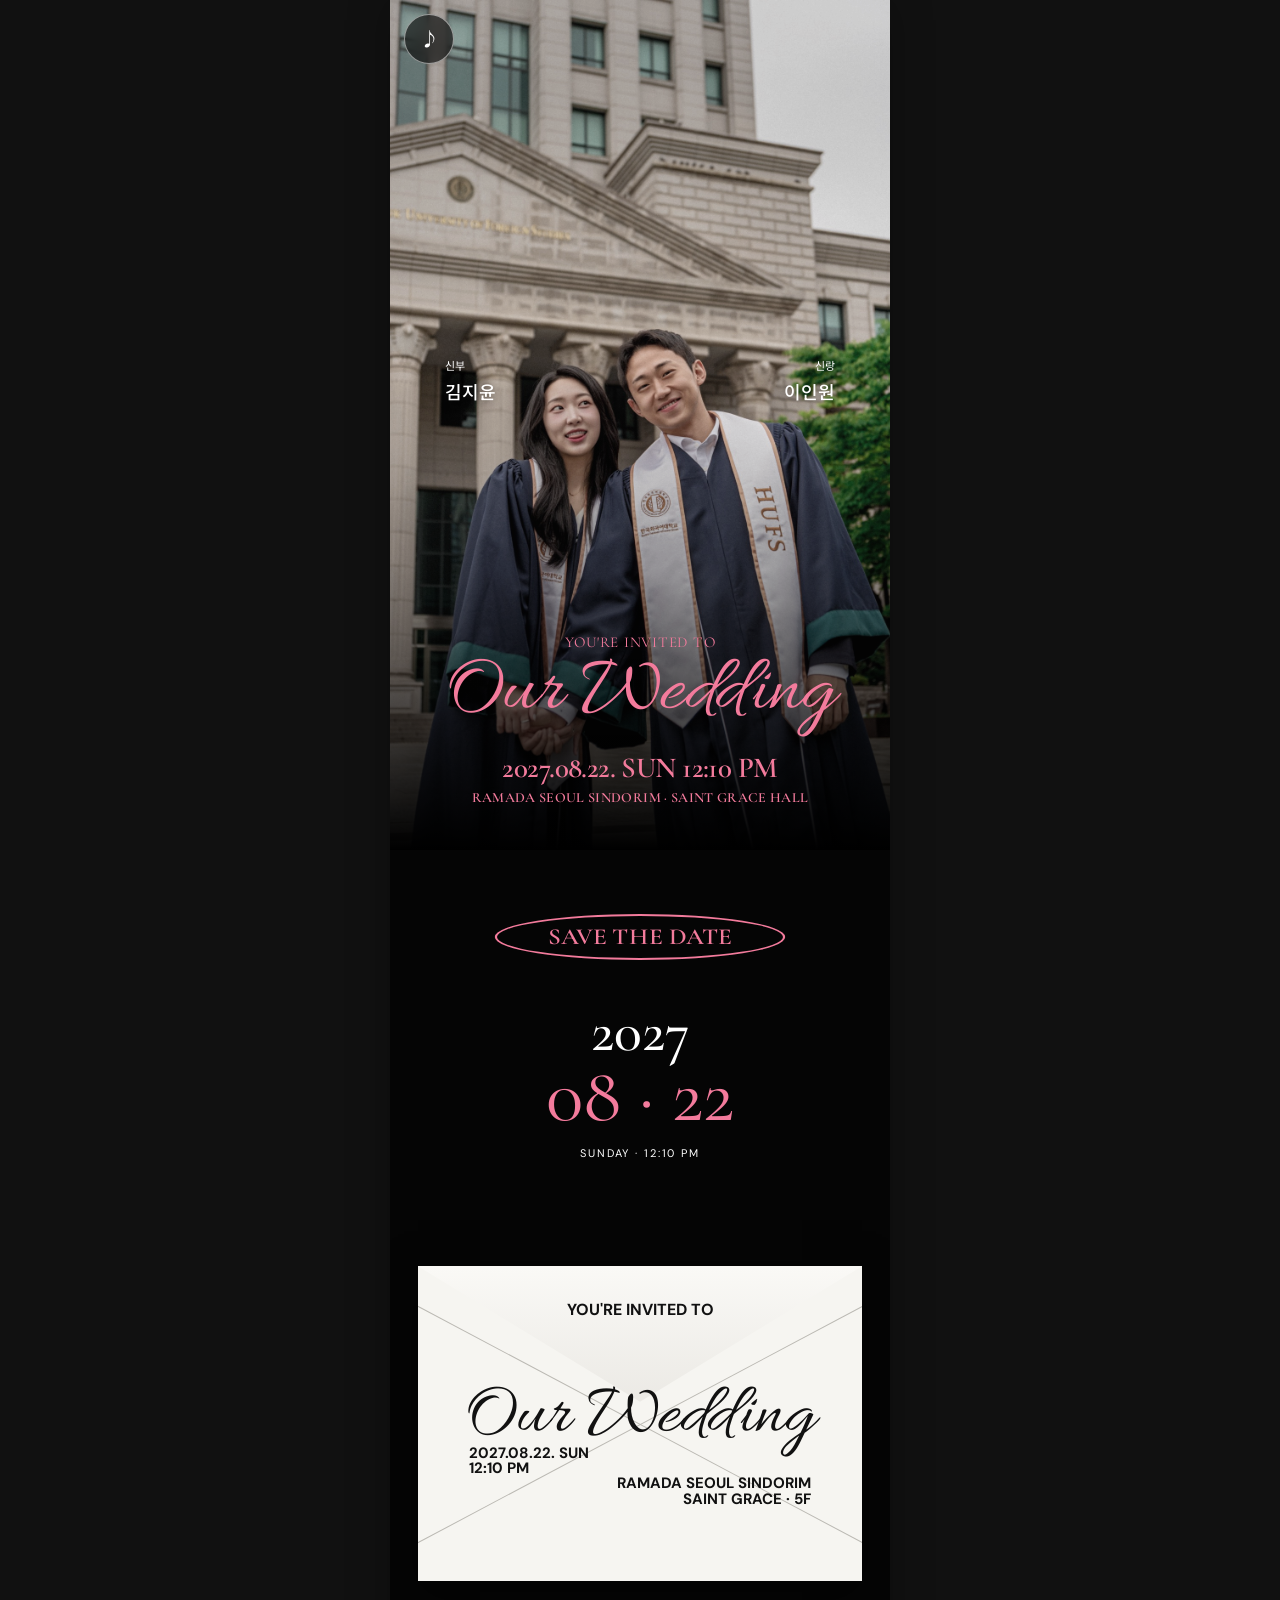
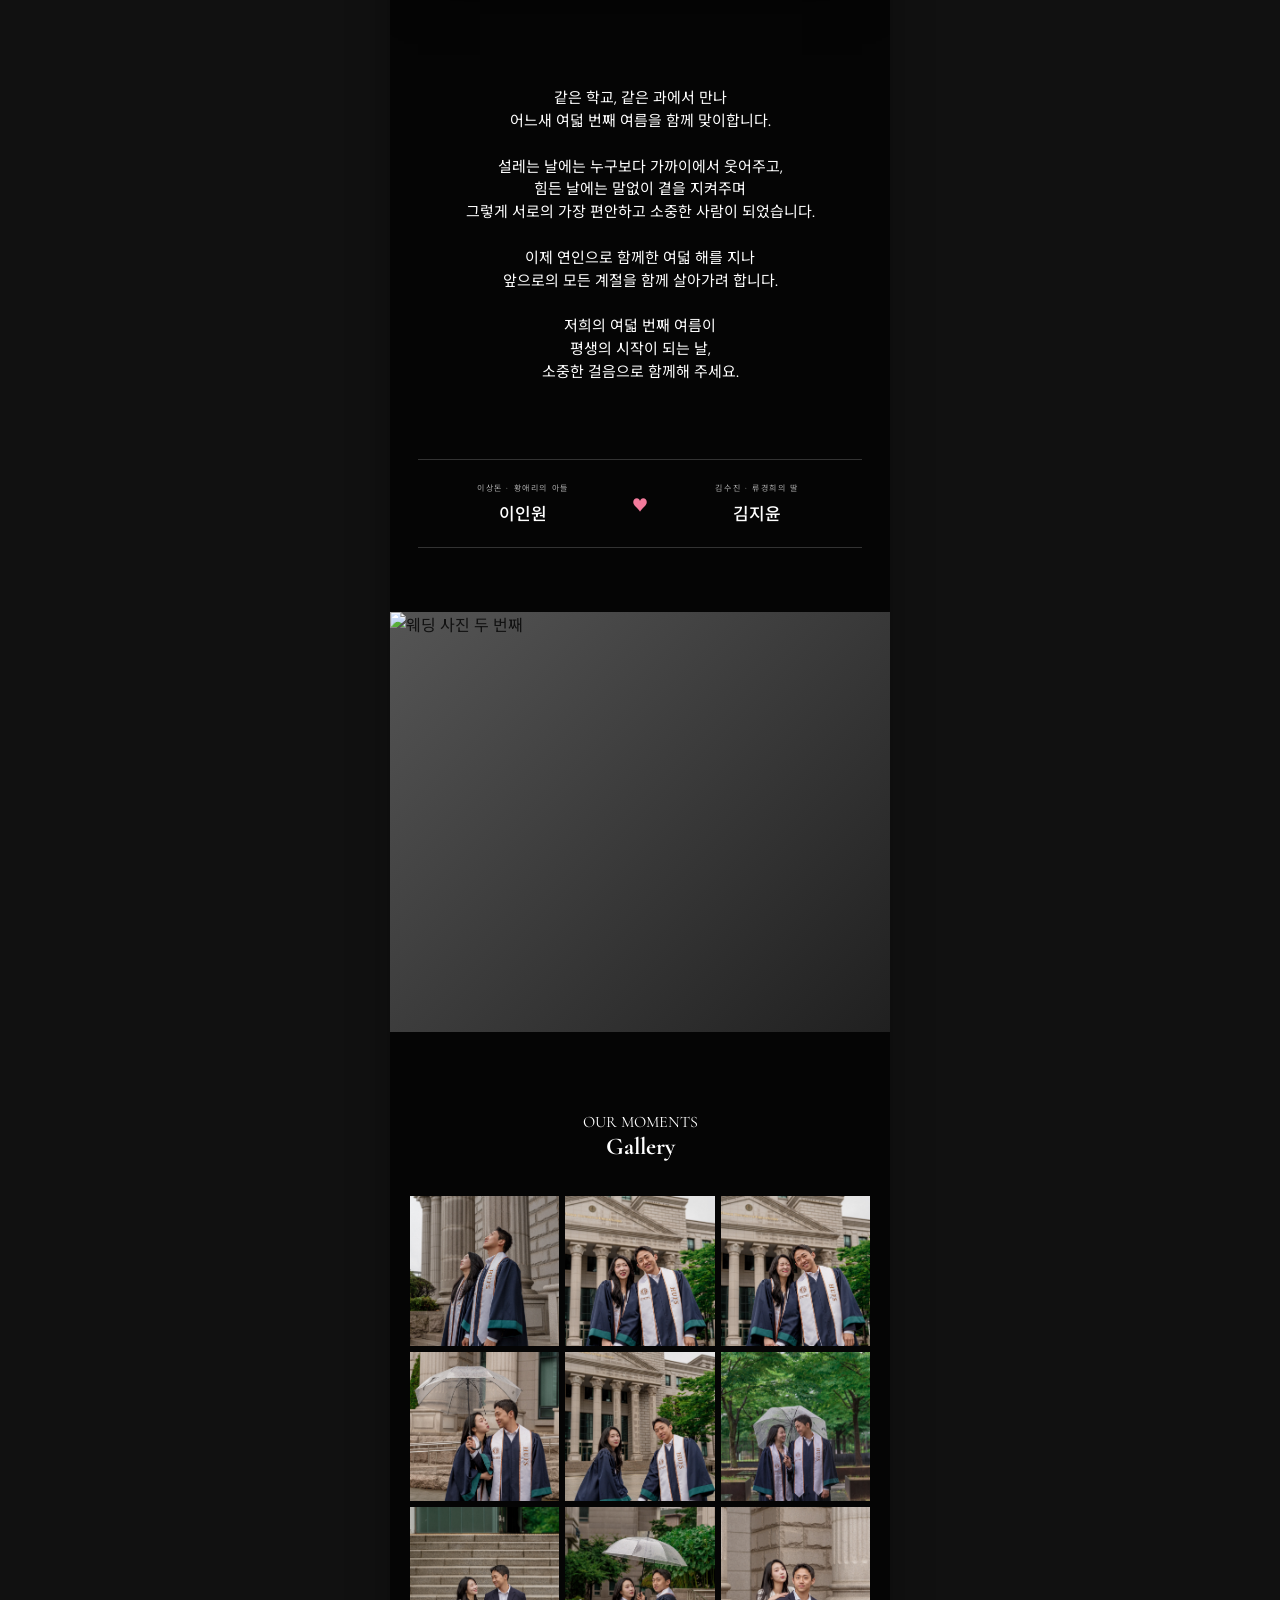
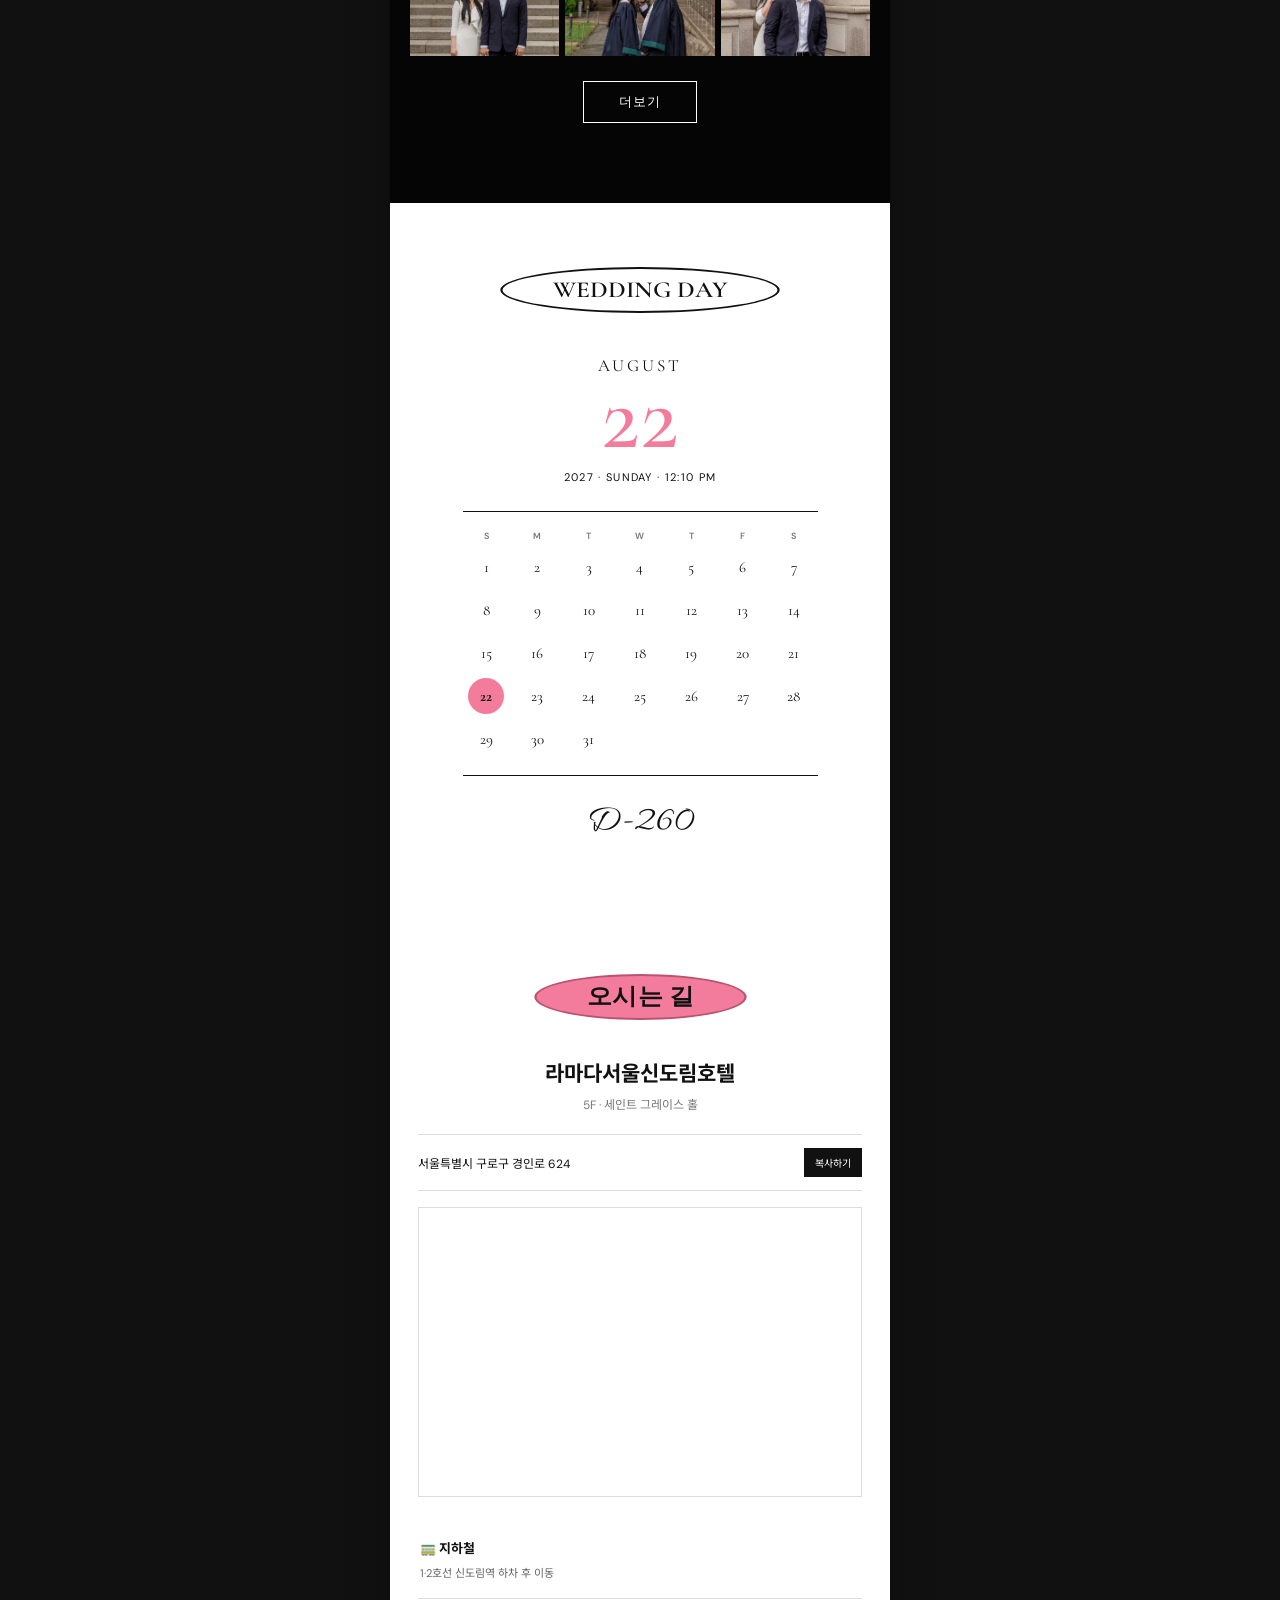
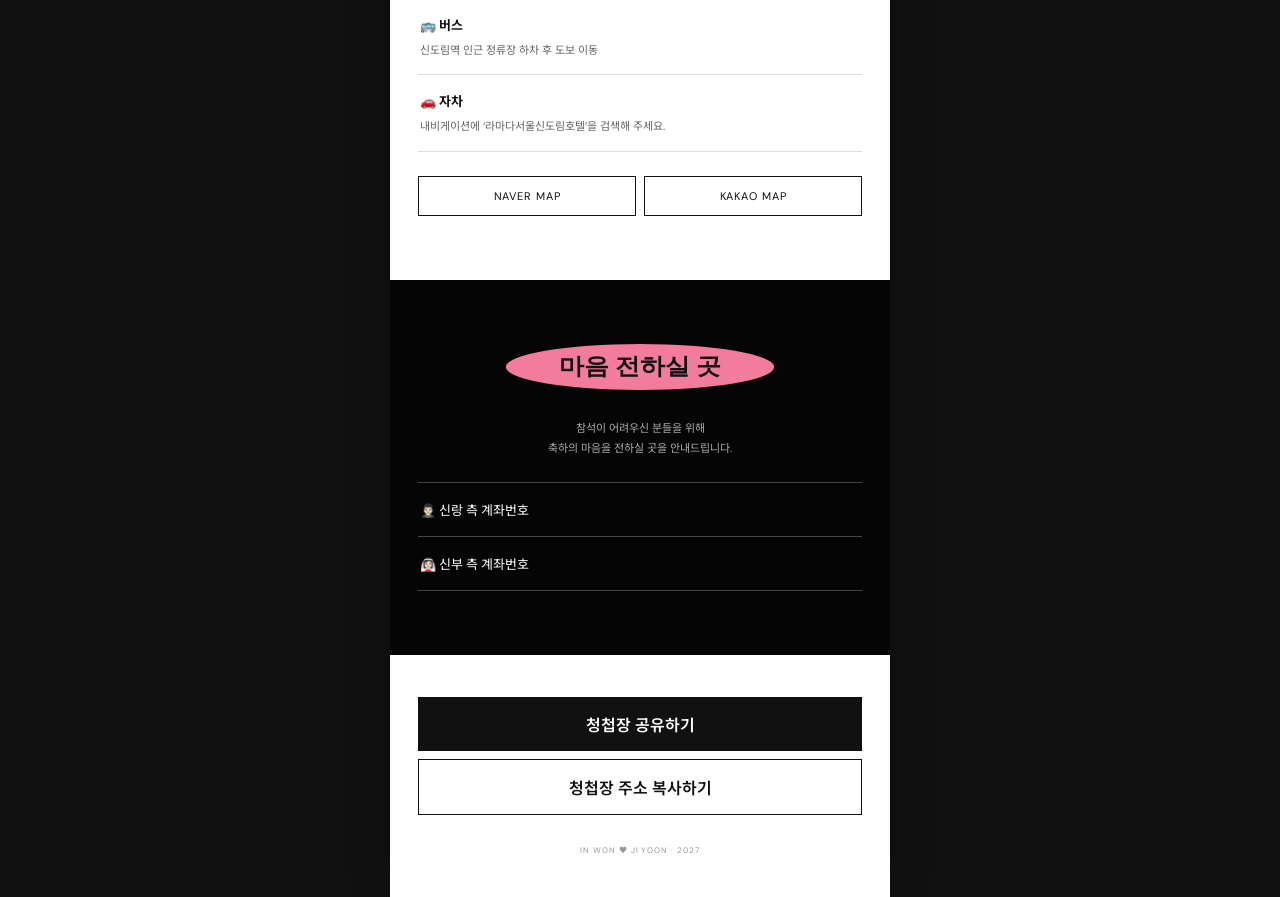
==== commit ac7dc089: "Update index.html" ====
--- a/index.html
+++ b/index.html
@@ -72,9 +72,9 @@
         소중한 걸음으로 함께해 주세요.<br><br>
       </p>
       <div class="couple-line">
-        <div><span>GROOM</span><b>이인원</b></div>
+        <div><span>이상돈 · 황애리의 아들</span><b>이인원</b></div>
         <i>♥</i>
-        <div><span>BRIDE</span><b>김지윤</b></div>
+        <div><span>김수진 · 류경희의 딸</span><b>김지윤</b></div>
       </div>
     </section>
 
